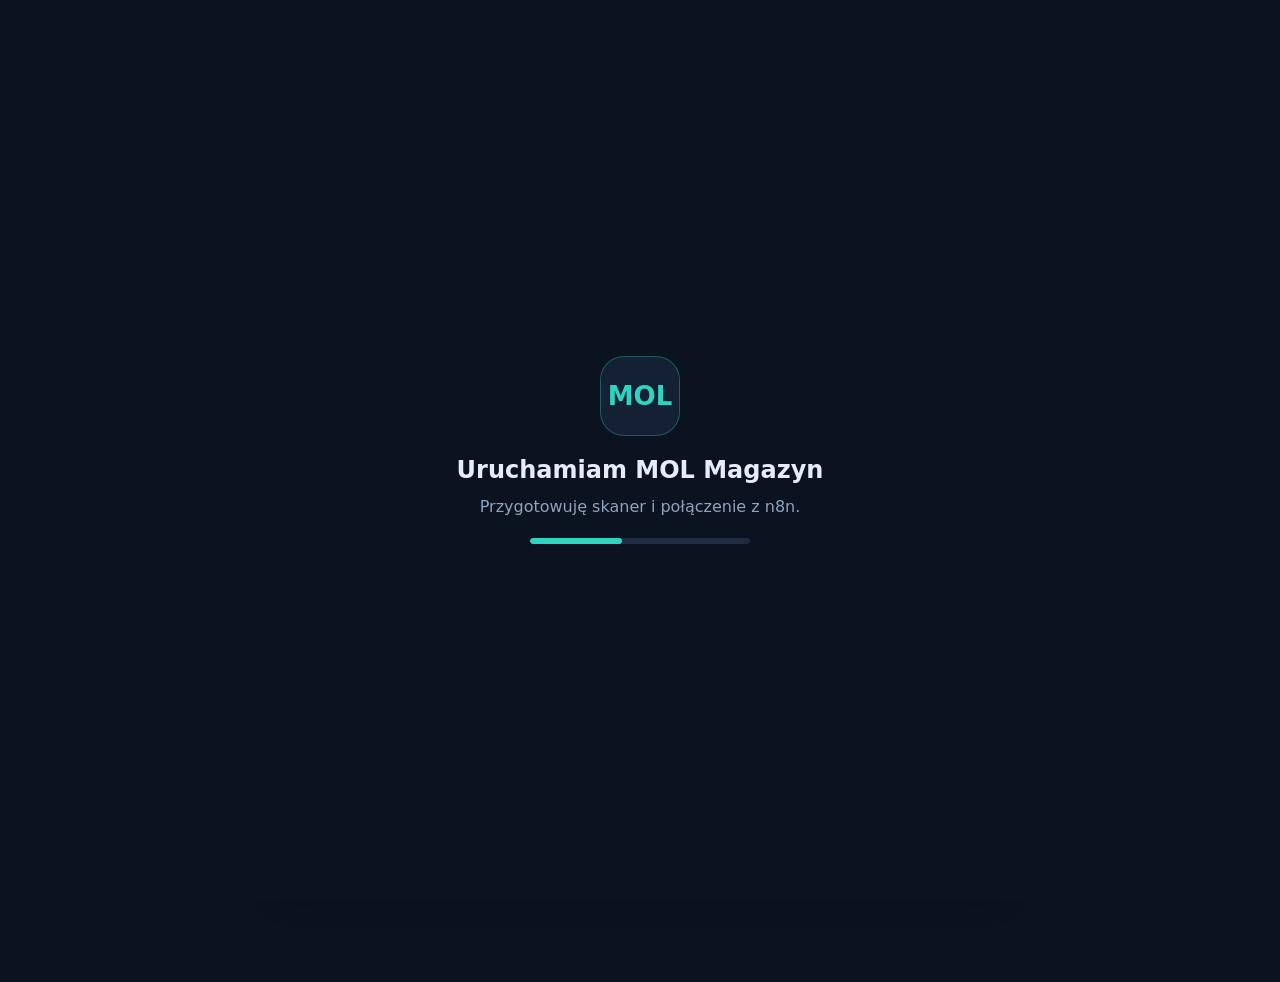
==== index.html @ 1a36c2cf "Add warehouse PWA interface" ====
<!doctype html>
<html lang="pl">
<head>
  <meta charset="utf-8">
  <meta name="viewport" content="width=device-width,initial-scale=1,viewport-fit=cover">
  <meta name="theme-color" content="#0b1220">
  <meta name="mobile-web-app-capable" content="yes">
  <meta name="apple-mobile-web-app-capable" content="yes">
  <meta name="apple-mobile-web-app-status-bar-style" content="black-translucent">
  <meta name="apple-mobile-web-app-title" content="MOL Magazyn">
  <meta name="robots" content="noindex,nofollow,noarchive">
  <title>MOL Magazyn</title>
  <link rel="manifest" href="./manifest.webmanifest">
  <link rel="icon" href="./icon-192.svg" type="image/svg+xml">
  <link rel="apple-touch-icon" href="./icon-192.svg">
  <link rel="stylesheet" href="./styles.css">
</head>
<body>
  <div id="offline" class="offline">Brak połączenia z serwerem.</div>

  <div id="loader" class="loader" role="status" aria-live="polite">
    <div class="loader-panel">
      <div class="loader-mark">MOL</div>
      <h2>Uruchamiam MOL Magazyn</h2>
      <p>Przygotowuję skaner i połączenie z n8n.</p>
      <div class="bar"><span></span></div>
    </div>
  </div>

  <main class="shell">
    <header class="topbar">
      <div class="brand">
        <h1>MOL Magazyn</h1>
        <p>Spisywanie terminów i partii</p>
      </div>
      <div id="connectionBadge" class="badge">Łączenie…</div>
    </header>

    <section id="eanCard" class="card">
      <div class="step-title"><span class="step-number">1</span><h2>Zeskanuj EAN</h2></div>
      <p class="hint">Skaner powinien zakończyć odczyt klawiszem Enter.</p>
      <input id="eanInput" class="scan-input" type="text" inputmode="numeric" autocomplete="off" enterkeyhint="done" placeholder="EAN">
      <div id="eanStatus" class="status info hidden"></div>
      <div id="productData" class="grid2 hidden" style="margin-top:10px">
        <div class="data-box"><small>SKU</small><strong id="skuValue">—</strong></div>
        <div class="data-box"><small>Marka</small><strong id="brandValue">—</strong></div>
        <div class="data-box" style="grid-column:1/-1"><small>Produkt</small><strong id="nameValue">—</strong></div>
      </div>
    </section>

    <section id="photoCard" class="card">
      <div class="step-title"><span class="step-number">2</span><h2>Zrób zdjęcie partii / terminu</h2></div>
      <p class="hint">Jedno zdjęcie. Powinien być widoczny termin, data produkcji lub kod partii.</p>
      <div class="photo-wrap">
        <label class="photo-label" for="photoInput">📷 Zrób zdjęcie
          <input id="photoInput" type="file" accept="image/*" capture="environment">
        </label>
        <div id="fileName" class="file-name"></div>
        <button id="analyzeBtn" class="secondary" type="button" disabled>Analizuj zdjęcie</button>
      </div>
      <div id="analysisStatus" class="status info hidden"></div>
      <div id="analysisData" class="grid2 hidden" style="margin-top:10px">
        <div class="data-box"><small>Partia</small><strong id="batchValue">—</strong></div>
        <div class="data-box"><small>Data produkcji</small><strong id="productionValue">—</strong></div>
        <div class="data-box"><small>Trwałość</small><strong id="shelfValue">—</strong></div>
        <div class="data-box"><small>Termin przydatności</small><strong id="expiryValue">—</strong></div>
        <div class="data-box" style="grid-column:1/-1"><small>Status</small><strong id="decodeStatusValue">—</strong></div>
      </div>
    </section>

    <section id="locationCard" class="card">
      <div class="step-title"><span class="step-number">3</span><h2>Zeskanuj lokalizację</h2></div>
      <input id="locationInput" class="scan-input" type="text" autocomplete="off" enterkeyhint="done" placeholder="np. 01-01-11">
      <div id="locationStatus" class="status info hidden"></div>
      <div id="locationData" class="grid2 hidden" style="margin-top:10px">
        <div class="data-box"><small>Lokalizacja</small><strong id="locationValue">—</strong></div>
        <div class="data-box"><small>Strefa</small><strong id="zoneValue">—</strong></div>
      </div>
    </section>

    <section id="qtyCard" class="card">
      <div class="step-title"><span class="step-number">4</span><h2>Podaj ilość</h2></div>
      <input id="qtyInput" class="qty-input" type="number" inputmode="decimal" min="0.01" step="0.01" placeholder="Ilość">
    </section>

    <section id="saveCard" class="card save-card">
      <p id="saveSummary" class="save-summary">Uzupełnij wszystkie kroki.</p>
      <button id="saveBtn" class="primary" type="button" disabled>Zapisz rekord</button>
      <div id="saveStatus" class="status info hidden"></div>
    </section>
  </main>

  <script src="./app.js" defer></script>
</body>
</html>
---- styles.css ----
*{box-sizing:border-box}
:root{font-family:system-ui,-apple-system,BlinkMacSystemFont,"Segoe UI",sans-serif;color:#e5eef8;background:#0b1220;line-height:1.4;font-weight:500}
html,body{margin:0;min-height:100%;background:#0b1220;color:#e5eef8}
body{min-height:100vh;padding:env(safe-area-inset-top) 0 env(safe-area-inset-bottom)}
button,input{font:inherit}
button{cursor:pointer}
.shell{width:min(760px,100%);margin:0 auto;padding:18px 14px 34px}
.topbar{display:flex;justify-content:space-between;align-items:center;gap:12px;margin-bottom:14px}
.brand h1{margin:0;font-size:24px;letter-spacing:-.02em}.brand p{margin:3px 0 0;color:#8ea3bd;font-size:13px}
.badge{padding:7px 10px;border:1px solid #26354c;border-radius:999px;color:#8ea3bd;font-size:12px;white-space:nowrap}
.card{background:#111b2b;border:1px solid #22324a;border-radius:18px;padding:16px;margin:12px 0;box-shadow:0 12px 28px #02061733}
.step-title{display:flex;align-items:center;gap:10px;margin-bottom:12px}.step-number{display:grid;place-items:center;width:30px;height:30px;border-radius:50%;background:#2dd4bf;color:#06221f;font-weight:900}.step-title h2{font-size:17px;margin:0}.hint{margin:0 0 10px;color:#8ea3bd;font-size:13px}
.scan-input,.qty-input{width:100%;border:1px solid #33455f;background:#09111d;color:#fff;border-radius:14px;padding:15px 14px;font-size:20px;outline:none}.scan-input:focus,.qty-input:focus{border-color:#2dd4bf;box-shadow:0 0 0 3px #2dd4bf22}.scan-input::placeholder,.qty-input::placeholder{color:#60728b}
.primary,.secondary,.danger{width:100%;border:0;border-radius:14px;padding:14px 16px;font-weight:800}.primary{background:#2dd4bf;color:#06221f}.secondary{background:#1d2b40;color:#dce8f6;border:1px solid #33455f}.danger{background:#3a1720;color:#fecdd3;border:1px solid #5c2632}.primary:disabled,.secondary:disabled{opacity:.45;cursor:not-allowed}
.grid2{display:grid;grid-template-columns:1fr 1fr;gap:10px}.data-box{background:#0b1422;border:1px solid #22324a;border-radius:12px;padding:11px}.data-box small{display:block;color:#7f93ad;margin-bottom:4px}.data-box strong{display:block;font-size:15px;word-break:break-word}
.status{margin-top:10px;padding:11px 12px;border-radius:12px;font-size:13px}.status.ok{background:#0f2b26;color:#99f6e4;border:1px solid #1f7668}.status.warn{background:#332816;color:#fde68a;border:1px solid #6d5624}.status.err{background:#3a1720;color:#fecdd3;border:1px solid #6c2738}.status.info{background:#142238;color:#bfdbfe;border:1px solid #27446d}
.photo-wrap{display:grid;gap:10px}.photo-label{display:flex;align-items:center;justify-content:center;min-height:58px;border:1px dashed #3d536f;border-radius:14px;background:#0b1422;font-weight:800;color:#d9e7f7}.photo-label input{display:none}.file-name{color:#8ea3bd;font-size:12px;text-align:center;min-height:18px}
.save-card{position:sticky;bottom:10px;background:#101c2cdd;backdrop-filter:blur(12px);border-color:#2a3d57}.save-summary{font-size:13px;color:#9fb1c8;margin:0 0 10px}.success-flash{animation:flash .65s ease}@keyframes flash{0%{box-shadow:0 0 0 0 #2dd4bf88}100%{box-shadow:0 0 0 18px transparent}}
.loader{position:fixed;inset:0;z-index:999;display:flex;align-items:center;justify-content:center;background:#0b1220;transition:opacity .25s ease,visibility .25s ease}.loader.hidden{opacity:0;visibility:hidden}.loader-panel{text-align:center;padding:28px}.loader-mark{width:80px;height:80px;margin:0 auto 18px;border-radius:24px;display:grid;place-items:center;background:#142033;border:1px solid #2dd4bf55;font-weight:900;font-size:26px;color:#2dd4bf}.loader h2{margin:0 0 8px}.loader p{margin:0;color:#8ea3bd}.bar{width:220px;height:6px;margin:20px auto 0;border-radius:999px;background:#1e2d42;overflow:hidden}.bar span{display:block;height:100%;width:42%;background:#2dd4bf;border-radius:999px;animation:move 1s ease-in-out infinite}@keyframes move{0%{transform:translateX(-120%)}100%{transform:translateX(340%)}}
.offline{display:none;position:fixed;left:12px;right:12px;top:12px;z-index:1000;padding:11px 12px;background:#3a1720;border:1px solid #6c2738;color:#fecdd3;border-radius:12px;text-align:center}.offline.show{display:block}
.muted{color:#7f93ad}.hidden{display:none!important}
@media(max-width:520px){.shell{padding:14px 10px 28px}.grid2{grid-template-columns:1fr}.card{padding:14px}.scan-input,.qty-input{font-size:18px}.topbar{align-items:flex-start}.brand h1{font-size:22px}}
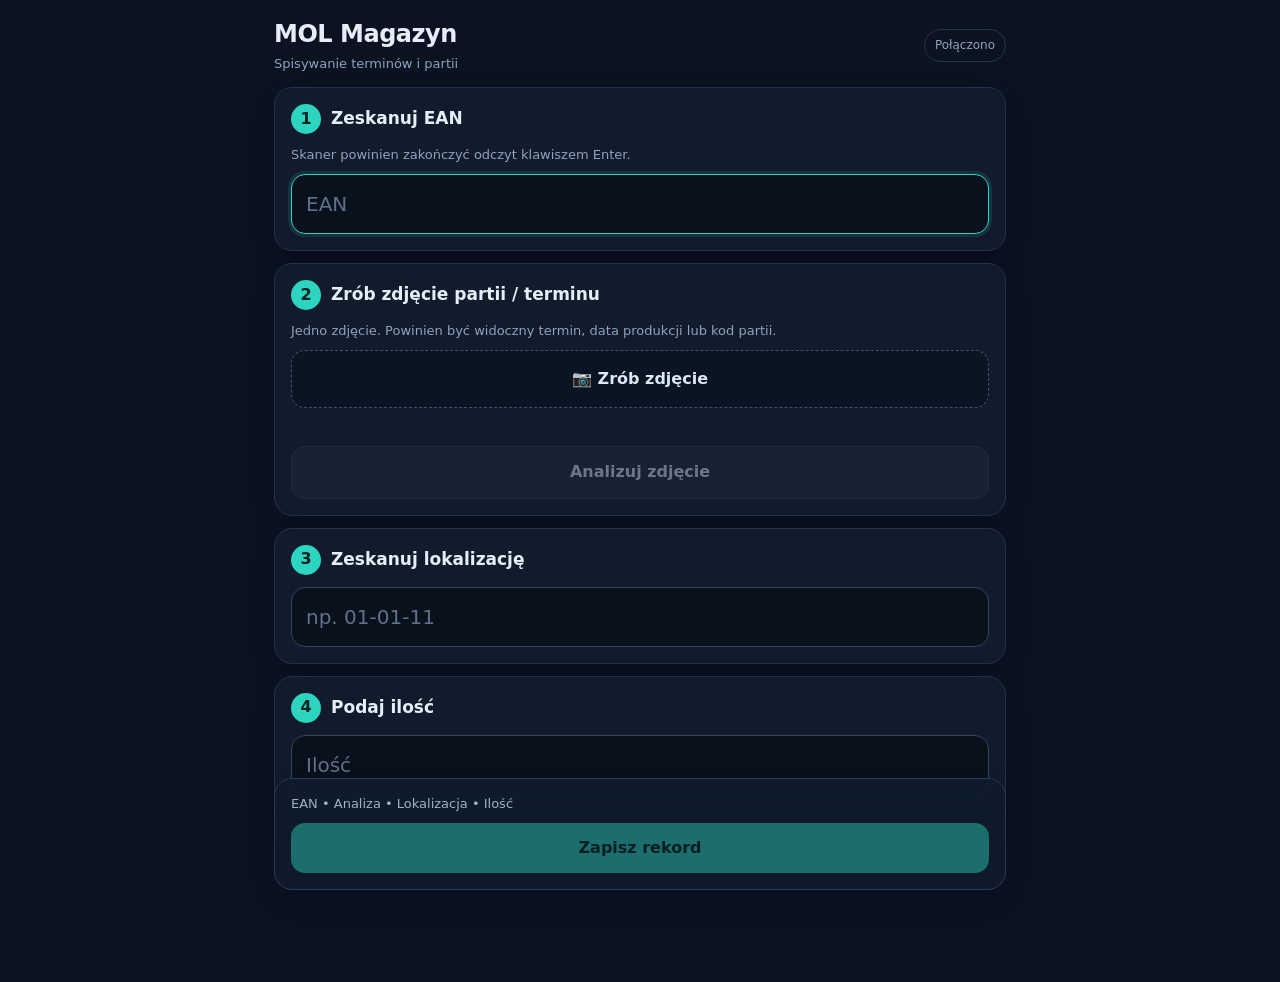
==== commit 6f5a49a8: "Use PNG app icons" ====
--- a/index.html
+++ b/index.html
@@ -11,8 +11,8 @@
   <meta name="robots" content="noindex,nofollow,noarchive">
   <title>MOL Magazyn</title>
   <link rel="manifest" href="./manifest.webmanifest">
-  <link rel="icon" href="./icon-192.svg" type="image/svg+xml">
-  <link rel="apple-touch-icon" href="./icon-192.svg">
+  <link rel="icon" href="./icon-192.png" type="image/png">
+  <link rel="apple-touch-icon" href="./icon-192.png">
   <link rel="stylesheet" href="./styles.css">
 </head>
 <body>
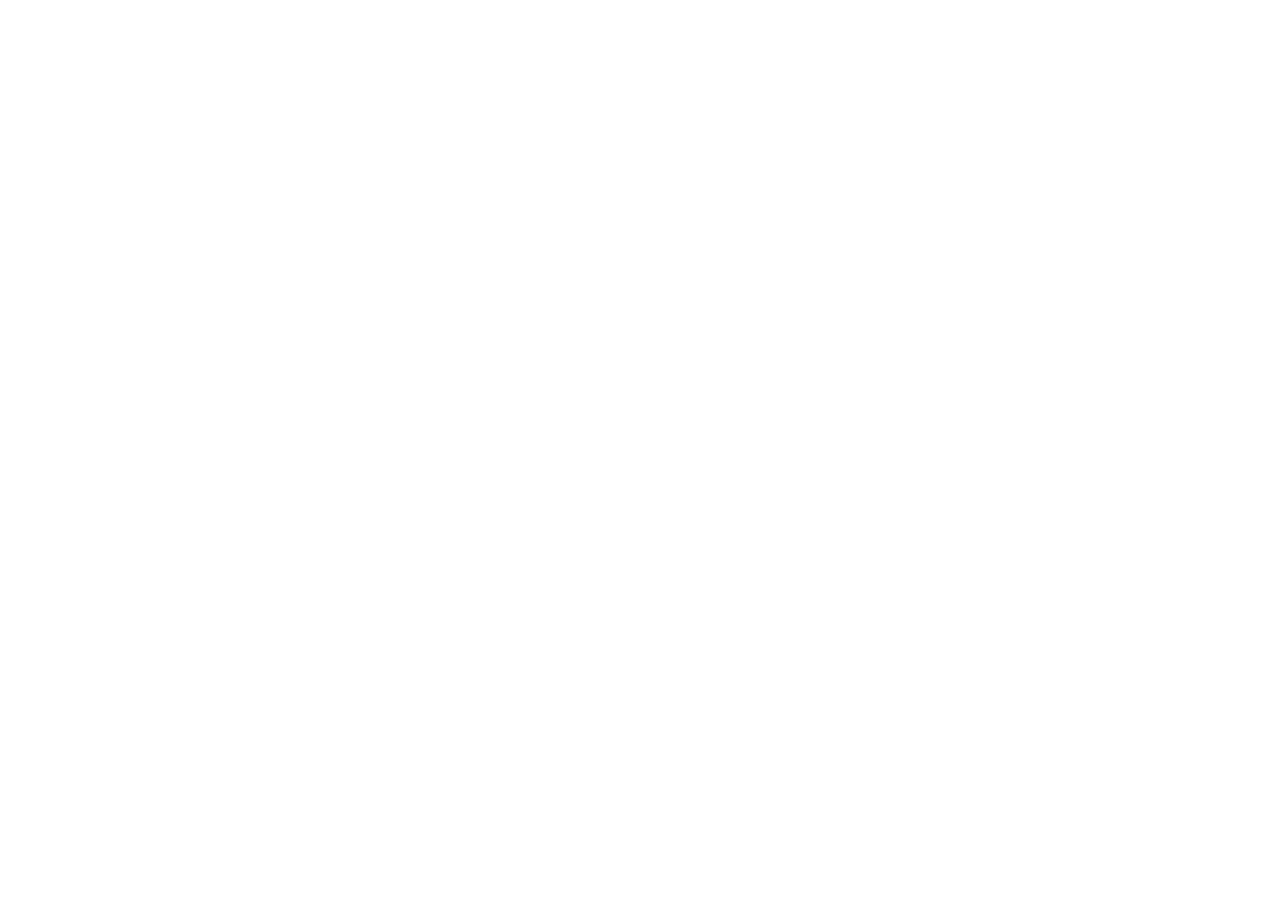
==== commit e1f5d3b9: "Rebuild warehouse PWA as step-by-step wizard" ====
--- a/index.html
+++ b/index.html
@@ -6,90 +6,4 @@
   <meta name="theme-color" content="#0b1220">
   <meta name="mobile-web-app-capable" content="yes">
   <meta name="apple-mobile-web-app-capable" content="yes">
-  <meta name="apple-mobile-web-app-status-bar-style" content="black-translucent">
-  <meta name="apple-mobile-web-app-title" content="MOL Magazyn">
-  <meta name="robots" content="noindex,nofollow,noarchive">
-  <title>MOL Magazyn</title>
-  <link rel="manifest" href="./manifest.webmanifest">
-  <link rel="icon" href="./icon-192.png" type="image/png">
-  <link rel="apple-touch-icon" href="./icon-192.png">
-  <link rel="stylesheet" href="./styles.css">
-</head>
-<body>
-  <div id="offline" class="offline">Brak połączenia z serwerem.</div>
-
-  <div id="loader" class="loader" role="status" aria-live="polite">
-    <div class="loader-panel">
-      <div class="loader-mark">MOL</div>
-      <h2>Uruchamiam MOL Magazyn</h2>
-      <p>Przygotowuję skaner i połączenie z n8n.</p>
-      <div class="bar"><span></span></div>
-    </div>
-  </div>
-
-  <main class="shell">
-    <header class="topbar">
-      <div class="brand">
-        <h1>MOL Magazyn</h1>
-        <p>Spisywanie terminów i partii</p>
-      </div>
-      <div id="connectionBadge" class="badge">Łączenie…</div>
-    </header>
-
-    <section id="eanCard" class="card">
-      <div class="step-title"><span class="step-number">1</span><h2>Zeskanuj EAN</h2></div>
-      <p class="hint">Skaner powinien zakończyć odczyt klawiszem Enter.</p>
-      <input id="eanInput" class="scan-input" type="text" inputmode="numeric" autocomplete="off" enterkeyhint="done" placeholder="EAN">
-      <div id="eanStatus" class="status info hidden"></div>
-      <div id="productData" class="grid2 hidden" style="margin-top:10px">
-        <div class="data-box"><small>SKU</small><strong id="skuValue">—</strong></div>
-        <div class="data-box"><small>Marka</small><strong id="brandValue">—</strong></div>
-        <div class="data-box" style="grid-column:1/-1"><small>Produkt</small><strong id="nameValue">—</strong></div>
-      </div>
-    </section>
-
-    <section id="photoCard" class="card">
-      <div class="step-title"><span class="step-number">2</span><h2>Zrób zdjęcie partii / terminu</h2></div>
-      <p class="hint">Jedno zdjęcie. Powinien być widoczny termin, data produkcji lub kod partii.</p>
-      <div class="photo-wrap">
-        <label class="photo-label" for="photoInput">📷 Zrób zdjęcie
-          <input id="photoInput" type="file" accept="image/*" capture="environment">
-        </label>
-        <div id="fileName" class="file-name"></div>
-        <button id="analyzeBtn" class="secondary" type="button" disabled>Analizuj zdjęcie</button>
-      </div>
-      <div id="analysisStatus" class="status info hidden"></div>
-      <div id="analysisData" class="grid2 hidden" style="margin-top:10px">
-        <div class="data-box"><small>Partia</small><strong id="batchValue">—</strong></div>
-        <div class="data-box"><small>Data produkcji</small><strong id="productionValue">—</strong></div>
-        <div class="data-box"><small>Trwałość</small><strong id="shelfValue">—</strong></div>
-        <div class="data-box"><small>Termin przydatności</small><strong id="expiryValue">—</strong></div>
-        <div class="data-box" style="grid-column:1/-1"><small>Status</small><strong id="decodeStatusValue">—</strong></div>
-      </div>
-    </section>
-
-    <section id="locationCard" class="card">
-      <div class="step-title"><span class="step-number">3</span><h2>Zeskanuj lokalizację</h2></div>
-      <input id="locationInput" class="scan-input" type="text" autocomplete="off" enterkeyhint="done" placeholder="np. 01-01-11">
-      <div id="locationStatus" class="status info hidden"></div>
-      <div id="locationData" class="grid2 hidden" style="margin-top:10px">
-        <div class="data-box"><small>Lokalizacja</small><strong id="locationValue">—</strong></div>
-        <div class="data-box"><small>Strefa</small><strong id="zoneValue">—</strong></div>
-      </div>
-    </section>
-
-    <section id="qtyCard" class="card">
-      <div class="step-title"><span class="step-number">4</span><h2>Podaj ilość</h2></div>
-      <input id="qtyInput" class="qty-input" type="number" inputmode="decimal" min="0.01" step="0.01" placeholder="Ilość">
-    </section>
-
-    <section id="saveCard" class="card save-card">
-      <p id="saveSummary" class="save-summary">Uzupełnij wszystkie kroki.</p>
-      <button id="saveBtn" class="primary" type="button" disabled>Zapisz rekord</button>
-      <div id="saveStatus" class="status info hidden"></div>
-    </section>
-  </main>
-
-  <script src="./app.js" defer></script>
-</body>
-</html>
+  <meta name="apple-mobile-web-app-status-bar-style" content
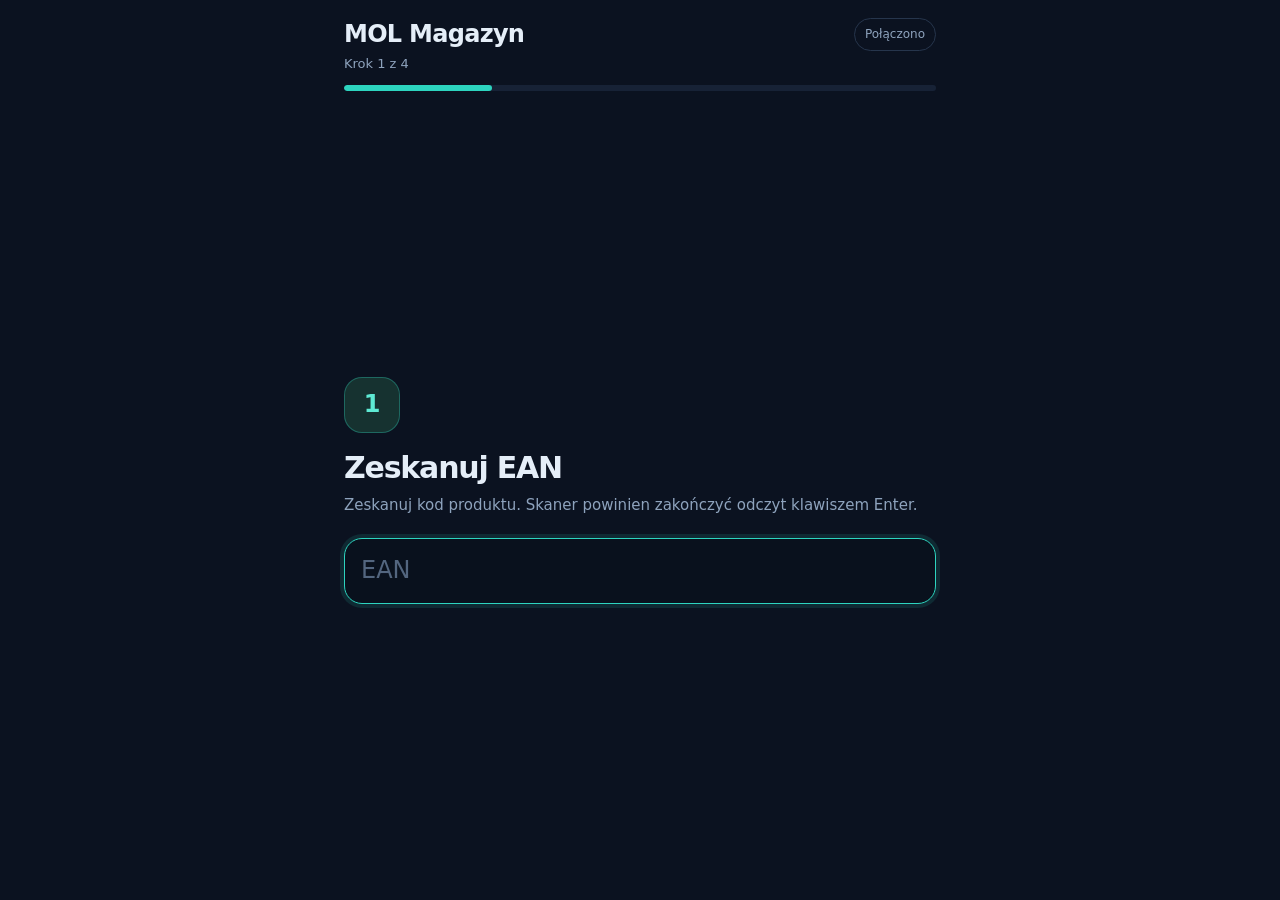
==== commit 870f4b0e: "Restore full wizard index" ====
--- a/index.html
+++ b/index.html
@@ -6,4 +6,104 @@
   <meta name="theme-color" content="#0b1220">
   <meta name="mobile-web-app-capable" content="yes">
   <meta name="apple-mobile-web-app-capable" content="yes">
-  <meta name="apple-mobile-web-app-status-bar-style" content+  <meta name="apple-mobile-web-app-status-bar-style" content="black-translucent">
+  <meta name="apple-mobile-web-app-title" content="MOL Magazyn">
+  <meta name="robots" content="noindex,nofollow,noarchive">
+  <title>MOL Magazyn</title>
+  <link rel="manifest" href="./manifest.webmanifest">
+  <link rel="icon" href="./icon-192.png" type="image/png">
+  <link rel="apple-touch-icon" href="./icon-192.png">
+  <link rel="stylesheet" href="./styles.css">
+</head>
+<body>
+  <div id="offline" class="offline">Brak połączenia z serwerem.</div>
+
+  <div id="loader" class="loader" role="status" aria-live="polite">
+    <div class="loader-panel">
+      <div class="loader-mark">MOL</div>
+      <h2>Uruchamiam MOL Magazyn</h2>
+      <p>Przygotowuję skaner i połączenie z n8n.</p>
+      <div class="bar"><span></span></div>
+    </div>
+  </div>
+
+  <div id="processing" class="processing hidden" role="status" aria-live="polite">
+    <div class="processing-box">
+      <div class="spinner"></div>
+      <h2 id="processingTitle">Przetwarzam</h2>
+      <p id="processingMsg">Proszę czekać…</p>
+      <p id="processingTime" class="processing-time">0 s</p>
+      <p id="processingWarn" class="processing-warn hidden">Operacja trwa dłużej niż zwykle, ale nadal jest przetwarzana.</p>
+    </div>
+  </div>
+
+  <main class="app-shell">
+    <header class="app-header">
+      <div><h1>MOL Magazyn</h1><p id="stepLabel">Krok 1 z 4</p></div>
+      <div id="connectionBadge" class="badge">Łączenie…</div>
+    </header>
+    <div class="progress"><span id="progressBar"></span></div>
+
+    <section id="screenEan" class="screen active" data-step="1">
+      <div class="screen-icon">1</div>
+      <h2>Zeskanuj EAN</h2>
+      <p class="lead">Zeskanuj kod produktu. Skaner powinien zakończyć odczyt klawiszem Enter.</p>
+      <input id="eanInput" class="hero-input" type="text" inputmode="numeric" autocomplete="off" enterkeyhint="done" placeholder="EAN" autofocus>
+      <div id="eanStatus" class="status hidden"></div>
+      <div id="productPreview" class="result-card hidden">
+        <div><small>SKU</small><strong id="skuValue">—</strong></div>
+        <div><small>Marka</small><strong id="brandValue">—</strong></div>
+        <div class="wide"><small>Produkt</small><strong id="nameValue">—</strong></div>
+      </div>
+    </section>
+
+    <section id="screenPhoto" class="screen" data-step="2">
+      <div class="screen-icon">2</div>
+      <h2>Zrób zdjęcie</h2>
+      <p class="lead">Na jednym zdjęciu pokaż termin, datę produkcji lub kod partii.</p>
+      <label class="camera-button" for="photoInput">📷 Zrób zdjęcie<input id="photoInput" type="file" accept="image/*" capture="environment"></label>
+      <p id="fileName" class="file-name"></p>
+      <div id="analysisStatus" class="status hidden"></div>
+      <div id="analysisPreview" class="result-card hidden">
+        <div><small>Partia</small><strong id="batchValue">—</strong></div>
+        <div><small>Data produkcji</small><strong id="productionValue">—</strong></div>
+        <div><small>Trwałość</small><strong id="shelfValue">—</strong></div>
+        <div><small>Termin</small><strong id="expiryValue">—</strong></div>
+        <div class="wide"><small>Status</small><strong id="decodeStatusValue">—</strong></div>
+      </div>
+      <button id="retryPhotoBtn" class="secondary hidden" type="button">Zrób nowe zdjęcie</button>
+    </section>
+
+    <section id="screenLocation" class="screen" data-step="3">
+      <div class="screen-icon">3</div>
+      <h2>Zeskanuj lokalizację</h2>
+      <p class="lead">Zeskanuj kod lokalizacji i zatwierdź Enterem.</p>
+      <input id="locationInput" class="hero-input" type="text" autocomplete="off" enterkeyhint="done" placeholder="np. 01-01-11">
+      <div id="locationStatus" class="status hidden"></div>
+      <div id="locationPreview" class="result-card hidden">
+        <div><small>Lokalizacja</small><strong id="locationValue">—</strong></div>
+        <div><small>Strefa</small><strong id="zoneValue">—</strong></div>
+      </div>
+    </section>
+
+    <section id="screenQuantity" class="screen" data-step="4">
+      <div class="screen-icon">4</div>
+      <h2>Podaj ilość</h2>
+      <p class="lead">Wpisz fizycznie policzoną ilość produktu.</p>
+      <input id="qtyInput" class="hero-input" type="number" inputmode="decimal" min="0.01" step="0.01" enterkeyhint="done" placeholder="Ilość">
+      <div id="qtyStatus" class="status hidden"></div>
+      <div id="reviewCard" class="review-card"><h3>Dane do zapisu</h3><div id="reviewRows"></div></div>
+      <button id="saveBtn" class="primary" type="button" disabled>Zapisz do pliku</button>
+    </section>
+
+    <section id="screenDone" class="screen done-screen" data-step="5">
+      <div class="success-icon">✓</div>
+      <h2>Zapis zakończony</h2>
+      <p class="lead success-text">Komplet danych został wyeksportowany do pliku.</p>
+      <div id="finalData" class="final-data"></div>
+      <button id="nextProductBtn" class="primary" type="button">Kolejny produkt</button>
+    </section>
+  </main>
+  <script src="./app.js" defer></script>
+</body>
+</html>
--- a/styles.css
+++ b/styles.css
@@ -0,0 +1,18 @@
+*{box-sizing:border-box}
+:root{font-family:system-ui,-apple-system,BlinkMacSystemFont,"Segoe UI",sans-serif;color:#e5eef8;background:#0b1220;line-height:1.4;font-weight:500}
+html,body{margin:0;width:100%;min-height:100%;background:#0b1220;color:#e5eef8}
+body{min-height:100vh;padding:env(safe-area-inset-top) 0 env(safe-area-inset-bottom);overflow-x:hidden}
+button,input{font:inherit}button{cursor:pointer}.hidden{display:none!important}
+.app-shell{width:min(620px,100%);min-height:100vh;margin:0 auto;padding:18px 14px 28px;display:flex;flex-direction:column}
+.app-header{display:flex;justify-content:space-between;align-items:flex-start;gap:14px;margin-bottom:12px}.app-header h1{margin:0;font-size:24px;letter-spacing:-.03em}.app-header p{margin:3px 0 0;color:#8ea3bd;font-size:13px}.badge{padding:7px 10px;border:1px solid #26354c;border-radius:999px;color:#8ea3bd;font-size:12px;white-space:nowrap}
+.progress{height:6px;background:#172236;border-radius:999px;overflow:hidden;margin-bottom:18px}.progress span{display:block;height:100%;width:25%;background:#2dd4bf;border-radius:999px;transition:width .28s ease}
+.screen{display:none;flex:1;flex-direction:column;justify-content:center;animation:screenIn .25s ease}.screen.active{display:flex}.screen-icon{width:56px;height:56px;border-radius:18px;display:grid;place-items:center;background:#163230;border:1px solid #2dd4bf55;color:#5eead4;font-size:24px;font-weight:900;margin-bottom:18px}.screen h2{margin:0;font-size:30px;line-height:1.1;letter-spacing:-.04em}.lead{margin:10px 0 22px;color:#8ea3bd;font-size:15px;line-height:1.5}
+.hero-input{width:100%;min-height:66px;border:1px solid #33455f;background:#09111d;color:#fff;border-radius:18px;padding:15px 16px;font-size:24px;font-weight:750;outline:none}.hero-input:focus{border-color:#2dd4bf;box-shadow:0 0 0 4px #2dd4bf1f}.hero-input::placeholder{color:#53667f;font-weight:500}
+.primary,.secondary,.camera-button{width:100%;border-radius:16px;padding:16px 18px;font-weight:850;font-size:16px;text-align:center}.primary{border:0;background:#2dd4bf;color:#06221f}.primary:disabled{opacity:.42;cursor:not-allowed}.secondary{border:1px solid #33455f;background:#172438;color:#dce8f6;margin-top:12px}.camera-button{display:flex;align-items:center;justify-content:center;min-height:72px;background:#172438;border:1px dashed #3d536f;color:#fff}.camera-button input{display:none}.file-name{text-align:center;color:#8ea3bd;min-height:20px;font-size:13px;margin:10px 0}
+.status{margin-top:14px;padding:13px 14px;border-radius:14px;font-size:14px}.status.ok{background:#0f2b26;color:#99f6e4;border:1px solid #1f7668}.status.warn{background:#332816;color:#fde68a;border:1px solid #6d5624}.status.err{background:#3a1720;color:#fecdd3;border:1px solid #6c2738}.status.info{background:#142238;color:#bfdbfe;border:1px solid #27446d}
+.result-card,.review-card,.final-data{display:grid;grid-template-columns:1fr 1fr;gap:10px;background:#101a29;border:1px solid #22324a;border-radius:18px;padding:14px;margin-top:14px}.result-card>div,.final-data>div{background:#0b1422;border:1px solid #22324a;border-radius:12px;padding:11px}.result-card .wide,.final-data .wide{grid-column:1/-1}.result-card small,.final-data small{display:block;color:#7f93ad;margin-bottom:4px}.result-card strong,.final-data strong{display:block;word-break:break-word}.review-card{display:block}.review-card h3{margin:0 0 10px;font-size:15px}.review-row{display:flex;justify-content:space-between;gap:14px;padding:9px 0;border-bottom:1px solid #22324a;font-size:13px}.review-row:last-child{border-bottom:0}.review-row span{color:#7f93ad}.review-row b{text-align:right;word-break:break-word}
+.done-screen{text-align:center;align-items:center}.success-icon{width:92px;height:92px;border-radius:50%;display:grid;place-items:center;background:#12362e;border:2px solid #2dd4bf;color:#5eead4;font-size:52px;font-weight:900;margin-bottom:20px}.success-text{color:#99f6e4}.done-screen .final-data{width:100%;text-align:left;margin-bottom:18px}.done-screen .primary{max-width:360px}
+.loader,.processing{position:fixed;inset:0;z-index:9999;display:flex;align-items:center;justify-content:center;background:#0b1220;transition:opacity .22s ease,visibility .22s ease}.loader.hidden,.processing.hidden{opacity:0;visibility:hidden;pointer-events:none}.loader-panel,.processing-box{text-align:center;padding:30px 22px;width:min(420px,94vw)}.loader-mark{width:84px;height:84px;margin:0 auto 18px;border-radius:24px;display:grid;place-items:center;background:#142033;border:1px solid #2dd4bf55;font-weight:900;font-size:28px;color:#2dd4bf}.loader h2,.processing h2{margin:0 0 8px}.loader p,.processing p{margin:0;color:#8ea3bd}.bar{width:230px;height:6px;margin:20px auto 0;border-radius:999px;background:#1e2d42;overflow:hidden}.bar span{display:block;height:100%;width:42%;background:#2dd4bf;border-radius:999px;animation:move 1s ease-in-out infinite}.spinner{width:58px;height:58px;margin:0 auto 22px;border-radius:50%;border:5px solid #24344a;border-top-color:#2dd4bf;animation:spin .8s linear infinite}.processing-time{margin-top:14px!important;font-size:20px!important;font-weight:800;color:#fff!important}.processing-warn{margin-top:16px!important;padding:12px;border-radius:12px;background:#332816;color:#fde68a!important}
+.offline{display:none;position:fixed;left:12px;right:12px;top:12px;z-index:11000;padding:11px 12px;background:#3a1720;border:1px solid #6c2738;color:#fecdd3;border-radius:12px;text-align:center}.offline.show{display:block}
+@keyframes screenIn{from{opacity:0;transform:translateX(14px)}to{opacity:1;transform:none}}@keyframes move{0%{transform:translateX(-120%)}100%{transform:translateX(340%)}}@keyframes spin{to{transform:rotate(360deg)}}
+@media(max-width:520px){.app-shell{padding:14px 12px 22px}.app-header h1{font-size:22px}.screen h2{font-size:28px}.hero-input{font-size:22px}.result-card,.final-data{grid-template-columns:1fr}.result-card .wide,.final-data .wide{grid-column:auto}}
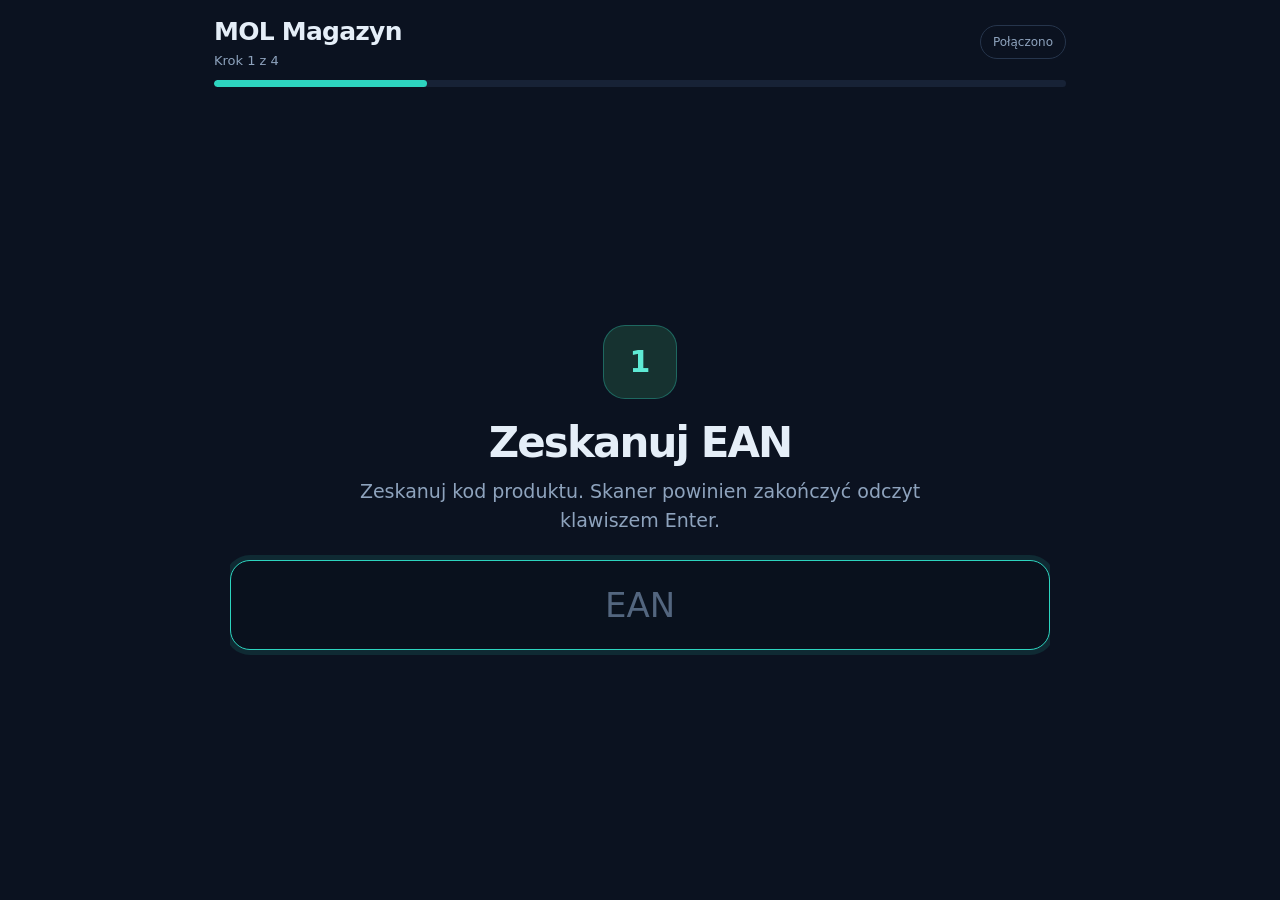
==== commit 1ac7ae2b: "Dodaj reczne wprowadzanie daty przydatnosci" ====
--- a/index.html
+++ b/index.html
@@ -60,9 +60,17 @@
     <section id="screenPhoto" class="screen" data-step="2">
       <div class="screen-icon">2</div>
       <h2>Zrób zdjęcie</h2>
-      <p class="lead">Na jednym zdjęciu pokaż termin, datę produkcji lub kod partii.</p>
+      <p class="lead">Na jednym zdjęciu pokaż termin, datę produkcji lub kod partii albo wpisz znaną datę przydatności ręcznie.</p>
       <label class="camera-button" for="photoInput">📷 Zrób zdjęcie<input id="photoInput" type="file" accept="image/*" capture="environment"></label>
       <p id="fileName" class="file-name"></p>
+
+      <div class="manual-expiry">
+        <div class="manual-expiry-divider"><span>lub</span></div>
+        <label class="manual-expiry-label" for="manualExpiryInput">Wpisz datę przydatności ręcznie</label>
+        <input id="manualExpiryInput" class="hero-input manual-expiry-input" type="date" autocomplete="off">
+        <button id="manualExpiryBtn" class="secondary" type="button" disabled>Użyj tej daty</button>
+      </div>
+
       <div id="analysisStatus" class="status hidden"></div>
       <div id="analysisPreview" class="result-card hidden">
         <div><small>Partia</small><strong id="batchValue">—</strong></div>
--- a/styles.css
+++ b/styles.css
@@ -1,18 +1,39 @@
 *{box-sizing:border-box}
 :root{font-family:system-ui,-apple-system,BlinkMacSystemFont,"Segoe UI",sans-serif;color:#e5eef8;background:#0b1220;line-height:1.4;font-weight:500}
 html,body{margin:0;width:100%;min-height:100%;background:#0b1220;color:#e5eef8}
-body{min-height:100vh;padding:env(safe-area-inset-top) 0 env(safe-area-inset-bottom);overflow-x:hidden}
+body{min-height:100dvh;overflow-x:hidden}
 button,input{font:inherit}button{cursor:pointer}.hidden{display:none!important}
-.app-shell{width:min(620px,100%);min-height:100vh;margin:0 auto;padding:18px 14px 28px;display:flex;flex-direction:column}
-.app-header{display:flex;justify-content:space-between;align-items:flex-start;gap:14px;margin-bottom:12px}.app-header h1{margin:0;font-size:24px;letter-spacing:-.03em}.app-header p{margin:3px 0 0;color:#8ea3bd;font-size:13px}.badge{padding:7px 10px;border:1px solid #26354c;border-radius:999px;color:#8ea3bd;font-size:12px;white-space:nowrap}
-.progress{height:6px;background:#172236;border-radius:999px;overflow:hidden;margin-bottom:18px}.progress span{display:block;height:100%;width:25%;background:#2dd4bf;border-radius:999px;transition:width .28s ease}
-.screen{display:none;flex:1;flex-direction:column;justify-content:center;animation:screenIn .25s ease}.screen.active{display:flex}.screen-icon{width:56px;height:56px;border-radius:18px;display:grid;place-items:center;background:#163230;border:1px solid #2dd4bf55;color:#5eead4;font-size:24px;font-weight:900;margin-bottom:18px}.screen h2{margin:0;font-size:30px;line-height:1.1;letter-spacing:-.04em}.lead{margin:10px 0 22px;color:#8ea3bd;font-size:15px;line-height:1.5}
-.hero-input{width:100%;min-height:66px;border:1px solid #33455f;background:#09111d;color:#fff;border-radius:18px;padding:15px 16px;font-size:24px;font-weight:750;outline:none}.hero-input:focus{border-color:#2dd4bf;box-shadow:0 0 0 4px #2dd4bf1f}.hero-input::placeholder{color:#53667f;font-weight:500}
-.primary,.secondary,.camera-button{width:100%;border-radius:16px;padding:16px 18px;font-weight:850;font-size:16px;text-align:center}.primary{border:0;background:#2dd4bf;color:#06221f}.primary:disabled{opacity:.42;cursor:not-allowed}.secondary{border:1px solid #33455f;background:#172438;color:#dce8f6;margin-top:12px}.camera-button{display:flex;align-items:center;justify-content:center;min-height:72px;background:#172438;border:1px dashed #3d536f;color:#fff}.camera-button input{display:none}.file-name{text-align:center;color:#8ea3bd;min-height:20px;font-size:13px;margin:10px 0}
-.status{margin-top:14px;padding:13px 14px;border-radius:14px;font-size:14px}.status.ok{background:#0f2b26;color:#99f6e4;border:1px solid #1f7668}.status.warn{background:#332816;color:#fde68a;border:1px solid #6d5624}.status.err{background:#3a1720;color:#fecdd3;border:1px solid #6c2738}.status.info{background:#142238;color:#bfdbfe;border:1px solid #27446d}
-.result-card,.review-card,.final-data{display:grid;grid-template-columns:1fr 1fr;gap:10px;background:#101a29;border:1px solid #22324a;border-radius:18px;padding:14px;margin-top:14px}.result-card>div,.final-data>div{background:#0b1422;border:1px solid #22324a;border-radius:12px;padding:11px}.result-card .wide,.final-data .wide{grid-column:1/-1}.result-card small,.final-data small{display:block;color:#7f93ad;margin-bottom:4px}.result-card strong,.final-data strong{display:block;word-break:break-word}.review-card{display:block}.review-card h3{margin:0 0 10px;font-size:15px}.review-row{display:flex;justify-content:space-between;gap:14px;padding:9px 0;border-bottom:1px solid #22324a;font-size:13px}.review-row:last-child{border-bottom:0}.review-row span{color:#7f93ad}.review-row b{text-align:right;word-break:break-word}
-.done-screen{text-align:center;align-items:center}.success-icon{width:92px;height:92px;border-radius:50%;display:grid;place-items:center;background:#12362e;border:2px solid #2dd4bf;color:#5eead4;font-size:52px;font-weight:900;margin-bottom:20px}.success-text{color:#99f6e4}.done-screen .final-data{width:100%;text-align:left;margin-bottom:18px}.done-screen .primary{max-width:360px}
-.loader,.processing{position:fixed;inset:0;z-index:9999;display:flex;align-items:center;justify-content:center;background:#0b1220;transition:opacity .22s ease,visibility .22s ease}.loader.hidden,.processing.hidden{opacity:0;visibility:hidden;pointer-events:none}.loader-panel,.processing-box{text-align:center;padding:30px 22px;width:min(420px,94vw)}.loader-mark{width:84px;height:84px;margin:0 auto 18px;border-radius:24px;display:grid;place-items:center;background:#142033;border:1px solid #2dd4bf55;font-weight:900;font-size:28px;color:#2dd4bf}.loader h2,.processing h2{margin:0 0 8px}.loader p,.processing p{margin:0;color:#8ea3bd}.bar{width:230px;height:6px;margin:20px auto 0;border-radius:999px;background:#1e2d42;overflow:hidden}.bar span{display:block;height:100%;width:42%;background:#2dd4bf;border-radius:999px;animation:move 1s ease-in-out infinite}.spinner{width:58px;height:58px;margin:0 auto 22px;border-radius:50%;border:5px solid #24344a;border-top-color:#2dd4bf;animation:spin .8s linear infinite}.processing-time{margin-top:14px!important;font-size:20px!important;font-weight:800;color:#fff!important}.processing-warn{margin-top:16px!important;padding:12px;border-radius:12px;background:#332816;color:#fde68a!important}
-.offline{display:none;position:fixed;left:12px;right:12px;top:12px;z-index:11000;padding:11px 12px;background:#3a1720;border:1px solid #6c2738;color:#fecdd3;border-radius:12px;text-align:center}.offline.show{display:block}
+
+.app-shell{width:min(900px,100%);min-height:100dvh;margin:0 auto;padding:max(14px,env(safe-area-inset-top)) max(14px,env(safe-area-inset-right)) max(20px,env(safe-area-inset-bottom)) max(14px,env(safe-area-inset-left));display:flex;flex-direction:column}
+.app-header{display:flex;justify-content:space-between;align-items:center;gap:14px;margin-bottom:10px;flex:0 0 auto}.app-header h1{margin:0;font-size:25px;letter-spacing:-.03em}.app-header p{margin:3px 0 0;color:#8ea3bd;font-size:13px}.badge{padding:8px 12px;border:1px solid #26354c;border-radius:999px;color:#8ea3bd;font-size:12px;white-space:nowrap}
+.progress{height:7px;background:#172236;border-radius:999px;overflow:hidden;margin-bottom:8px;flex:0 0 auto}.progress span{display:block;height:100%;width:25%;background:#2dd4bf;border-radius:999px;transition:width .28s ease}
+
+.screen{display:none;flex:1;min-height:0;width:100%;max-width:780px;margin:0 auto;flex-direction:column;align-items:center;justify-content:center;text-align:center;padding:clamp(14px,3vh,34px) 0;animation:screenIn .25s ease;overflow-y:auto}.screen.active{display:flex}
+.screen-icon{width:74px;height:74px;border-radius:22px;display:grid;place-items:center;background:#163230;border:1px solid #2dd4bf55;color:#5eead4;font-size:30px;font-weight:900;margin:0 auto 22px;flex:0 0 auto}.screen h2{margin:0;font-size:clamp(32px,7vw,42px);line-height:1.06;letter-spacing:-.045em}.lead{width:min(100%,620px);margin:12px auto 26px;color:#8ea3bd;font-size:clamp(16px,3.8vw,19px);line-height:1.5}
+
+.hero-input{width:100%;min-height:82px;border:1px solid #33455f;background:#09111d;color:#fff;border-radius:20px;padding:17px 18px;font-size:clamp(27px,7vw,34px);font-weight:800;outline:none;text-align:center}.hero-input:focus{border-color:#2dd4bf;box-shadow:0 0 0 5px #2dd4bf1f}.hero-input::placeholder{color:#53667f;font-weight:500}
+.primary,.secondary,.camera-button{width:100%;border-radius:18px;padding:18px 20px;font-weight:850;font-size:clamp(17px,4vw,20px);text-align:center}.primary{min-height:68px;border:0;background:#2dd4bf;color:#06221f}.primary:disabled{opacity:.42;cursor:not-allowed}.secondary{min-height:62px;border:1px solid #33455f;background:#172438;color:#dce8f6;margin-top:14px}.camera-button{display:flex;align-items:center;justify-content:center;min-height:94px;background:#172438;border:1px dashed #3d536f;color:#fff}.camera-button input{display:none}.file-name{width:100%;text-align:center;color:#8ea3bd;min-height:22px;font-size:14px;margin:12px 0}
+
+.status{width:100%;margin-top:16px;padding:15px 16px;border-radius:15px;font-size:15px;text-align:center}.status.ok{background:#0f2b26;color:#99f6e4;border:1px solid #1f7668}.status.warn{background:#332816;color:#fde68a;border:1px solid #6d5624}.status.err{background:#3a1720;color:#fecdd3;border:1px solid #6c2738}.status.info{background:#142238;color:#bfdbfe;border:1px solid #27446d}
+
+.result-card,.review-card,.final-data{width:100%;display:grid;grid-template-columns:1fr 1fr;gap:12px;background:#101a29;border:1px solid #22324a;border-radius:20px;padding:16px;margin-top:16px;text-align:left}.result-card>div,.final-data>div{background:#0b1422;border:1px solid #22324a;border-radius:14px;padding:13px}.result-card .wide,.final-data .wide{grid-column:1/-1}.result-card small,.final-data small{display:block;color:#7f93ad;margin-bottom:5px;font-size:13px}.result-card strong,.final-data strong{display:block;word-break:break-word;font-size:16px}.review-card{display:block}.review-card h3{margin:0 0 12px;font-size:17px}.review-row{display:flex;justify-content:space-between;gap:16px;padding:11px 0;border-bottom:1px solid #22324a;font-size:14px}.review-row:last-child{border-bottom:0}.review-row span{color:#7f93ad}.review-row b{text-align:right;word-break:break-word}
+
+.done-screen{text-align:center;align-items:center}.success-icon{width:108px;height:108px;border-radius:50%;display:grid;place-items:center;background:#12362e;border:2px solid #2dd4bf;color:#5eead4;font-size:62px;font-weight:900;margin:0 auto 22px;flex:0 0 auto}.success-text{color:#99f6e4}.done-screen .final-data{width:100%;text-align:left;margin-bottom:20px}.done-screen .primary{width:100%;max-width:520px}
+
+.loader,.processing{position:fixed;inset:0;z-index:9999;display:flex;align-items:center;justify-content:center;background:#0b1220;transition:opacity .22s ease,visibility .22s ease}.loader.hidden,.processing.hidden{opacity:0;visibility:hidden;pointer-events:none}.loader-panel,.processing-box{text-align:center;padding:34px 24px;width:min(520px,94vw)}.loader-mark{width:98px;height:98px;margin:0 auto 22px;border-radius:28px;display:grid;place-items:center;background:#142033;border:1px solid #2dd4bf55;font-weight:900;font-size:32px;color:#2dd4bf}.loader h2,.processing h2{margin:0 0 10px;font-size:30px}.loader p,.processing p{margin:0;color:#8ea3bd;font-size:16px}.bar{width:min(300px,76vw);height:7px;margin:24px auto 0;border-radius:999px;background:#1e2d42;overflow:hidden}.bar span{display:block;height:100%;width:42%;background:#2dd4bf;border-radius:999px;animation:move 1s ease-in-out infinite}.spinner{width:70px;height:70px;margin:0 auto 24px;border-radius:50%;border:6px solid #24344a;border-top-color:#2dd4bf;animation:spin .8s linear infinite}.processing-time{margin-top:16px!important;font-size:24px!important;font-weight:800;color:#fff!important}.processing-warn{margin-top:18px!important;padding:14px;border-radius:14px;background:#332816;color:#fde68a!important}
+.offline{display:none;position:fixed;left:12px;right:12px;top:max(12px,env(safe-area-inset-top));z-index:11000;padding:12px 14px;background:#3a1720;border:1px solid #6c2738;color:#fecdd3;border-radius:12px;text-align:center}.offline.show{display:block}
+
 @keyframes screenIn{from{opacity:0;transform:translateX(14px)}to{opacity:1;transform:none}}@keyframes move{0%{transform:translateX(-120%)}100%{transform:translateX(340%)}}@keyframes spin{to{transform:rotate(360deg)}}
-@media(max-width:520px){.app-shell{padding:14px 12px 22px}.app-header h1{font-size:22px}.screen h2{font-size:28px}.hero-input{font-size:22px}.result-card,.final-data{grid-template-columns:1fr}.result-card .wide,.final-data .wide{grid-column:auto}}
+
+@media(max-width:520px){
+ .app-shell{width:100%;padding:max(10px,env(safe-area-inset-top)) max(10px,env(safe-area-inset-right)) max(14px,env(safe-area-inset-bottom)) max(10px,env(safe-area-inset-left))}
+ .app-header{margin-bottom:8px}.app-header h1{font-size:21px}.app-header p{font-size:12px}.badge{padding:6px 9px;font-size:11px}.progress{margin-bottom:4px}
+ .screen{max-width:none;padding:12px 2px 16px}.screen-icon{width:68px;height:68px;border-radius:20px;margin-bottom:18px;font-size:28px}.screen h2{font-size:34px}.lead{margin:10px auto 20px;font-size:16px}
+ .hero-input{min-height:78px;font-size:29px;border-radius:18px}.camera-button{min-height:88px}.primary{min-height:66px}
+ .result-card,.final-data{grid-template-columns:1fr;gap:9px;padding:12px}.result-card .wide,.final-data .wide{grid-column:auto}.review-card{padding:14px}
+ .success-icon{width:96px;height:96px;font-size:56px}.done-screen{justify-content:flex-start;padding-top:20px;padding-bottom:24px}
+}
+
+@media(min-width:700px){
+ .app-shell{padding-left:24px;padding-right:24px}.screen{max-width:820px}.hero-input{min-height:90px}.camera-button{min-height:104px}.primary{min-height:74px}
+}
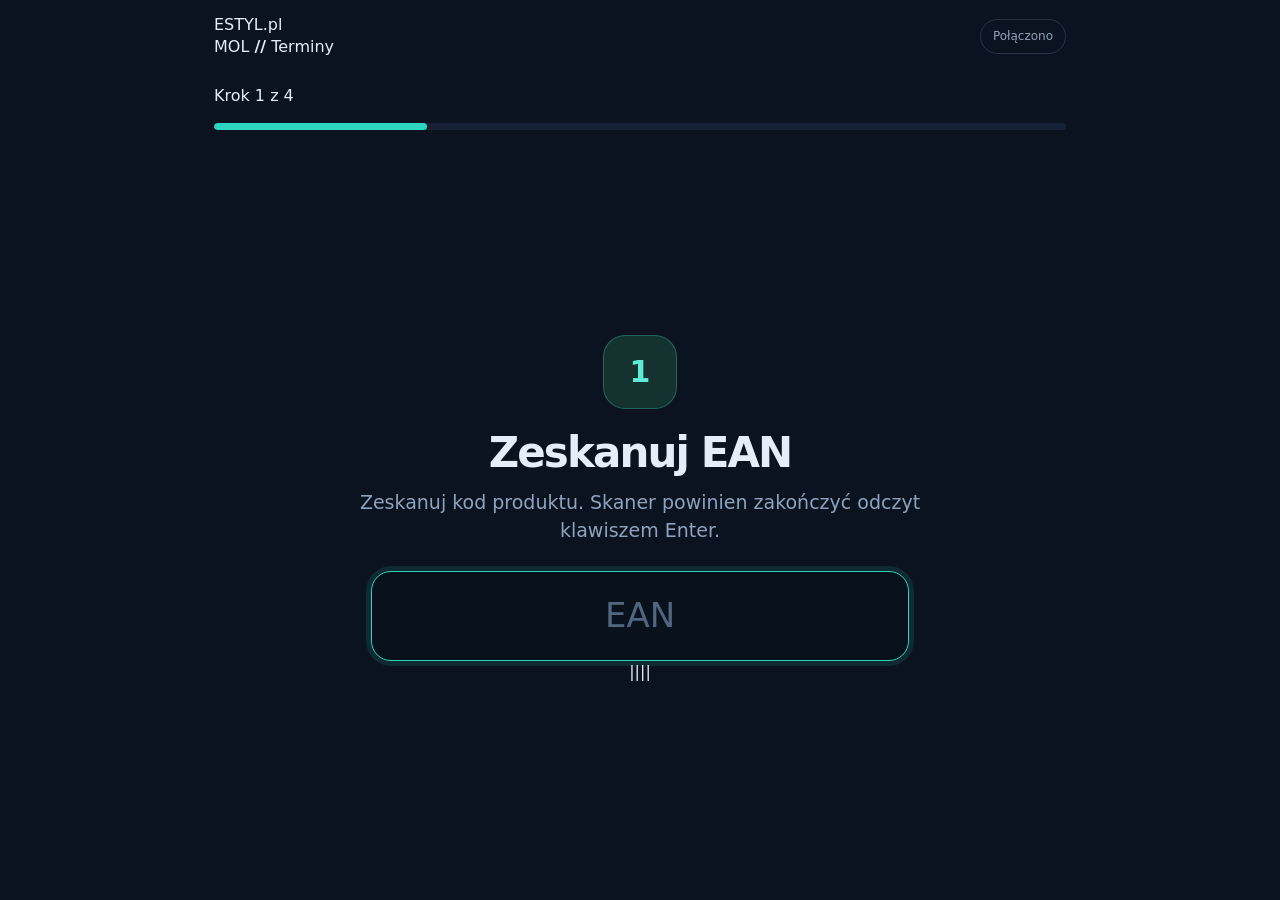
==== commit 399743cc: "Update index.html" ====
--- a/index.html
+++ b/index.html
@@ -3,115 +3,644 @@
 <head>
   <meta charset="utf-8">
   <meta name="viewport" content="width=device-width,initial-scale=1,viewport-fit=cover">
-  <meta name="theme-color" content="#0b1220">
+  <meta name="theme-color" content="#0d0d10">
+
   <meta name="mobile-web-app-capable" content="yes">
   <meta name="apple-mobile-web-app-capable" content="yes">
   <meta name="apple-mobile-web-app-status-bar-style" content="black-translucent">
   <meta name="apple-mobile-web-app-title" content="MOL Magazyn">
   <meta name="robots" content="noindex,nofollow,noarchive">
+
   <title>MOL Magazyn</title>
+
   <link rel="manifest" href="./manifest.webmanifest">
   <link rel="icon" href="./icon-192.png" type="image/png">
   <link rel="apple-touch-icon" href="./icon-192.png">
   <link rel="stylesheet" href="./styles.css">
 </head>
+
 <body>
-  <div id="offline" class="offline">Brak połączenia z serwerem.</div>
+
+  <div id="offline" class="offline">
+    Brak połączenia z serwerem.
+  </div>
+
+
+  <!-- ========================= -->
+  <!-- EKRAN STARTOWY / LOADER   -->
+  <!-- ========================= -->
 
   <div id="loader" class="loader" role="status" aria-live="polite">
+
     <div class="loader-panel">
-      <div class="loader-mark">MOL</div>
-      <h2>Uruchamiam MOL Magazyn</h2>
-      <p>Przygotowuję skaner i połączenie z n8n.</p>
-      <div class="bar"><span></span></div>
+
+      <div class="loader-brand-top">
+        <div class="brand-wordmark">
+          ESTYL<span>.pl</span>
+        </div>
+
+        <div class="brand-subtitle">
+          MOL <b>//</b> Terminy
+        </div>
+      </div>
+
+      <div class="loader-orbit">
+        <div class="loader-mark">
+          ESTYL<span>.pl</span>
+        </div>
+      </div>
+
+      <h2>MOL Magazyn</h2>
+
+      <p>
+        Uruchamiam narzędzie dekodowania partii
+      </p>
+
+      <div class="bar">
+        <span></span>
+      </div>
+
+      <div class="loader-status">
+        <i></i>
+        Łączenie z systemem…
+      </div>
+
     </div>
+
   </div>
 
-  <div id="processing" class="processing hidden" role="status" aria-live="polite">
+
+  <!-- ========================= -->
+  <!-- OVERLAY PRZETWARZANIA     -->
+  <!-- ========================= -->
+
+  <div id="processing"
+       class="processing hidden"
+       role="status"
+       aria-live="polite">
+
     <div class="processing-box">
+
       <div class="spinner"></div>
-      <h2 id="processingTitle">Przetwarzam</h2>
-      <p id="processingMsg">Proszę czekać…</p>
-      <p id="processingTime" class="processing-time">0 s</p>
-      <p id="processingWarn" class="processing-warn hidden">Operacja trwa dłużej niż zwykle, ale nadal jest przetwarzana.</p>
+
+      <h2 id="processingTitle">
+        Przetwarzam
+      </h2>
+
+      <p id="processingMsg">
+        Proszę czekać…
+      </p>
+
+      <p id="processingTime"
+         class="processing-time">
+        0 s
+      </p>
+
+      <p id="processingWarn"
+         class="processing-warn hidden">
+        Operacja trwa dłużej niż zwykle, ale nadal jest przetwarzana.
+      </p>
+
     </div>
+
   </div>
 
+
+
+  <!-- ========================= -->
+  <!-- APLIKACJA                 -->
+  <!-- ========================= -->
+
   <main class="app-shell">
+
     <header class="app-header">
-      <div><h1>MOL Magazyn</h1><p id="stepLabel">Krok 1 z 4</p></div>
-      <div id="connectionBadge" class="badge">Łączenie…</div>
+
+      <div class="brand-block">
+
+        <div class="brand-wordmark">
+          ESTYL<span>.pl</span>
+        </div>
+
+        <div class="brand-subtitle">
+          MOL <b>//</b> Terminy
+        </div>
+
+      </div>
+
+      <div id="connectionBadge"
+           class="badge">
+        Łączenie…
+      </div>
+
     </header>
-    <div class="progress"><span id="progressBar"></span></div>
-
-    <section id="screenEan" class="screen active" data-step="1">
-      <div class="screen-icon">1</div>
-      <h2>Zeskanuj EAN</h2>
-      <p class="lead">Zeskanuj kod produktu. Skaner powinien zakończyć odczyt klawiszem Enter.</p>
-      <input id="eanInput" class="hero-input" type="text" inputmode="numeric" autocomplete="off" enterkeyhint="done" placeholder="EAN" autofocus>
-      <div id="eanStatus" class="status hidden"></div>
-      <div id="productPreview" class="result-card hidden">
-        <div><small>SKU</small><strong id="skuValue">—</strong></div>
-        <div><small>Marka</small><strong id="brandValue">—</strong></div>
-        <div class="wide"><small>Produkt</small><strong id="nameValue">—</strong></div>
-      </div>
+
+
+    <div class="workflow-head">
+
+      <p id="stepLabel"
+         class="step-label">
+        Krok 1 z 4
+      </p>
+
+      <div class="progress">
+        <span id="progressBar"></span>
+      </div>
+
+    </div>
+
+
+
+    <!-- ========================= -->
+    <!-- KROK 1 — EAN              -->
+    <!-- ========================= -->
+
+    <section id="screenEan"
+             class="screen active"
+             data-step="1">
+
+      <div class="screen-icon">
+        1
+      </div>
+
+      <h2>
+        Zeskanuj EAN
+      </h2>
+
+      <p class="lead">
+        Zeskanuj kod produktu.
+        Skaner powinien zakończyć odczyt klawiszem Enter.
+      </p>
+
+
+      <div class="input-block">
+
+        <input
+          id="eanInput"
+          class="hero-input"
+          type="text"
+          inputmode="numeric"
+          autocomplete="off"
+          enterkeyhint="done"
+          placeholder="EAN"
+          autofocus
+        >
+
+        <span class="input-symbol barcode-symbol">
+          ||||
+        </span>
+
+      </div>
+
+
+      <div id="eanStatus"
+           class="status hidden">
+      </div>
+
+
+      <div id="productPreview"
+           class="result-card product-card hidden">
+
+        <div>
+
+          <small>
+            SKU
+          </small>
+
+          <strong id="skuValue">
+            —
+          </strong>
+
+        </div>
+
+        <div>
+
+          <small>
+            Marka
+          </small>
+
+          <strong id="brandValue">
+            —
+          </strong>
+
+        </div>
+
+        <div class="wide">
+
+          <small>
+            Produkt
+          </small>
+
+          <strong id="nameValue">
+            —
+          </strong>
+
+        </div>
+
+      </div>
+
     </section>
 
-    <section id="screenPhoto" class="screen" data-step="2">
-      <div class="screen-icon">2</div>
-      <h2>Zrób zdjęcie</h2>
-      <p class="lead">Na jednym zdjęciu pokaż termin, datę produkcji lub kod partii albo wpisz znaną datę przydatności ręcznie.</p>
-      <label class="camera-button" for="photoInput">📷 Zrób zdjęcie<input id="photoInput" type="file" accept="image/*" capture="environment"></label>
-      <p id="fileName" class="file-name"></p>
+
+
+    <!-- ========================= -->
+    <!-- KROK 2 — TERMIN / PARTIA  -->
+    <!-- ========================= -->
+
+    <section id="screenPhoto"
+             class="screen"
+             data-step="2">
+
+      <div class="screen-icon">
+        2
+      </div>
+
+      <h2>
+        Termin / partia
+      </h2>
+
+      <p class="lead">
+        Zrób zdjęcie kodu partii, daty produkcji lub terminu przydatności.
+        Jeśli znasz termin — możesz wpisać go ręcznie.
+      </p>
+
+
+      <!-- FOTO -->
+
+      <label class="camera-button"
+             for="photoInput">
+
+        <span class="action-icon">
+          ◉
+        </span>
+
+        <span class="action-copy">
+
+          <strong>
+            Zrób zdjęcie
+          </strong>
+
+          <small>
+            Analiza przez dekoder
+          </small>
+
+        </span>
+
+        <span class="action-arrow">
+          →
+        </span>
+
+        <input
+          id="photoInput"
+          type="file"
+          accept="image/*"
+          capture="environment"
+        >
+
+      </label>
+
+
+      <p id="fileName"
+         class="file-name">
+      </p>
+
+
+
+      <!-- RĘCZNA DATA -->
 
       <div class="manual-expiry">
-        <div class="manual-expiry-divider"><span>lub</span></div>
-        <label class="manual-expiry-label" for="manualExpiryInput">Wpisz datę przydatności ręcznie</label>
-        <input id="manualExpiryInput" class="hero-input manual-expiry-input" type="date" autocomplete="off">
-        <button id="manualExpiryBtn" class="secondary" type="button" disabled>Użyj tej daty</button>
-      </div>
-
-      <div id="analysisStatus" class="status hidden"></div>
-      <div id="analysisPreview" class="result-card hidden">
-        <div><small>Partia</small><strong id="batchValue">—</strong></div>
-        <div><small>Data produkcji</small><strong id="productionValue">—</strong></div>
-        <div><small>Trwałość</small><strong id="shelfValue">—</strong></div>
-        <div><small>Termin</small><strong id="expiryValue">—</strong></div>
-        <div class="wide"><small>Status</small><strong id="decodeStatusValue">—</strong></div>
-      </div>
-      <button id="retryPhotoBtn" class="secondary hidden" type="button">Zrób nowe zdjęcie</button>
+
+        <div class="manual-expiry-head">
+
+          <span class="action-icon">
+            ◫
+          </span>
+
+          <span class="action-copy">
+
+            <strong>
+              Wpisz datę ręcznie
+            </strong>
+
+            <small>
+              Jeśli znasz termin przydatności
+            </small>
+
+          </span>
+
+        </div>
+
+
+        <label
+          class="manual-expiry-label"
+          for="manualExpiryInput">
+
+          Data przydatności
+
+        </label>
+
+
+        <input
+          id="manualExpiryInput"
+          class="hero-input manual-expiry-input"
+          type="date"
+          autocomplete="off"
+        >
+
+
+        <button
+          id="manualExpiryBtn"
+          class="secondary"
+          type="button"
+          disabled>
+
+          Użyj tej daty
+
+        </button>
+
+      </div>
+
+
+
+      <!-- STATUS ANALIZY -->
+
+      <div id="analysisStatus"
+           class="status hidden">
+      </div>
+
+
+
+      <!-- WYNIK -->
+
+      <div id="analysisPreview"
+           class="result-card analysis-card hidden">
+
+        <div>
+
+          <small>
+            Partia
+          </small>
+
+          <strong id="batchValue">
+            —
+          </strong>
+
+        </div>
+
+
+        <div>
+
+          <small>
+            Data produkcji
+          </small>
+
+          <strong id="productionValue">
+            —
+          </strong>
+
+        </div>
+
+
+        <div>
+
+          <small>
+            Trwałość
+          </small>
+
+          <strong id="shelfValue">
+            —
+          </strong>
+
+        </div>
+
+
+        <div>
+
+          <small>
+            Termin
+          </small>
+
+          <strong id="expiryValue">
+            —
+          </strong>
+
+        </div>
+
+
+        <div class="wide status-result">
+
+          <small>
+            Status
+          </small>
+
+          <strong id="decodeStatusValue">
+            —
+          </strong>
+
+        </div>
+
+      </div>
+
+
+      <button
+        id="retryPhotoBtn"
+        class="secondary retry-button hidden"
+        type="button">
+
+        Zrób nowe zdjęcie
+
+      </button>
+
     </section>
 
-    <section id="screenLocation" class="screen" data-step="3">
-      <div class="screen-icon">3</div>
-      <h2>Zeskanuj lokalizację</h2>
-      <p class="lead">Zeskanuj kod lokalizacji i zatwierdź Enterem.</p>
-      <input id="locationInput" class="hero-input" type="text" autocomplete="off" enterkeyhint="done" placeholder="np. 01-01-11">
-      <div id="locationStatus" class="status hidden"></div>
-      <div id="locationPreview" class="result-card hidden">
-        <div><small>Lokalizacja</small><strong id="locationValue">—</strong></div>
-        <div><small>Strefa</small><strong id="zoneValue">—</strong></div>
-      </div>
+
+
+    <!-- ========================= -->
+    <!-- KROK 3 — LOKALIZACJA      -->
+    <!-- ========================= -->
+
+    <section id="screenLocation"
+             class="screen"
+             data-step="3">
+
+      <div class="screen-icon">
+        3
+      </div>
+
+      <h2>
+        Zeskanuj lokalizację
+      </h2>
+
+      <p class="lead">
+        Zeskanuj kod lokalizacji i zatwierdź Enterem.
+      </p>
+
+
+      <div class="input-block">
+
+        <input
+          id="locationInput"
+          class="hero-input"
+          type="text"
+          autocomplete="off"
+          enterkeyhint="done"
+          placeholder="np. 01-01-11"
+        >
+
+        <span class="input-symbol">
+          ⌖
+        </span>
+
+      </div>
+
+
+      <div id="locationStatus"
+           class="status hidden">
+      </div>
+
+
+      <div id="locationPreview"
+           class="result-card location-card hidden">
+
+        <div>
+
+          <small>
+            Lokalizacja
+          </small>
+
+          <strong id="locationValue">
+            —
+          </strong>
+
+        </div>
+
+
+        <div>
+
+          <small>
+            Strefa
+          </small>
+
+          <strong id="zoneValue">
+            —
+          </strong>
+
+        </div>
+
+      </div>
+
     </section>
 
-    <section id="screenQuantity" class="screen" data-step="4">
-      <div class="screen-icon">4</div>
-      <h2>Podaj ilość</h2>
-      <p class="lead">Wpisz fizycznie policzoną ilość produktu.</p>
-      <input id="qtyInput" class="hero-input" type="number" inputmode="decimal" min="0.01" step="0.01" enterkeyhint="done" placeholder="Ilość">
-      <div id="qtyStatus" class="status hidden"></div>
-      <div id="reviewCard" class="review-card"><h3>Dane do zapisu</h3><div id="reviewRows"></div></div>
-      <button id="saveBtn" class="primary" type="button" disabled>Zapisz do pliku</button>
+
+
+    <!-- ========================= -->
+    <!-- KROK 4 — ILOŚĆ            -->
+    <!-- ========================= -->
+
+    <section id="screenQuantity"
+             class="screen"
+             data-step="4">
+
+      <div class="screen-icon">
+        4
+      </div>
+
+      <h2>
+        Podaj ilość
+      </h2>
+
+      <p class="lead">
+        Wpisz fizycznie policzoną ilość produktu.
+      </p>
+
+
+      <input
+        id="qtyInput"
+        class="hero-input qty-input"
+        type="number"
+        inputmode="decimal"
+        min="0.01"
+        step="0.01"
+        enterkeyhint="done"
+        placeholder="Ilość"
+      >
+
+
+      <div id="qtyStatus"
+           class="status hidden">
+      </div>
+
+
+      <div id="reviewCard"
+           class="review-card">
+
+        <h3>
+          Dane do zapisu
+        </h3>
+
+        <div id="reviewRows">
+        </div>
+
+      </div>
+
+
+      <button
+        id="saveBtn"
+        class="primary"
+        type="button"
+        disabled>
+
+        Zapisz do pliku
+
+      </button>
+
     </section>
 
-    <section id="screenDone" class="screen done-screen" data-step="5">
-      <div class="success-icon">✓</div>
-      <h2>Zapis zakończony</h2>
-      <p class="lead success-text">Komplet danych został wyeksportowany do pliku.</p>
-      <div id="finalData" class="final-data"></div>
-      <button id="nextProductBtn" class="primary" type="button">Kolejny produkt</button>
+
+
+    <!-- ========================= -->
+    <!-- SUKCES                    -->
+    <!-- ========================= -->
+
+    <section id="screenDone"
+             class="screen done-screen"
+             data-step="5">
+
+      <div class="success-icon">
+        ✓
+      </div>
+
+
+      <h2>
+        Zapisano poprawnie
+      </h2>
+
+
+      <p class="lead success-text">
+        Dane zostały wyeksportowane do pliku.
+      </p>
+
+
+      <div id="finalData"
+           class="final-data">
+      </div>
+
+
+      <button
+        id="nextProductBtn"
+        class="primary next-product"
+        type="button">
+
+        Skanuj kolejny produkt
+
+      </button>
+
     </section>
+
+
   </main>
+
+
   <script src="./app.js" defer></script>
+
 </body>
 </html>
--- a/styles.css
+++ b/styles.css
@@ -12,7 +12,8 @@
 .screen-icon{width:74px;height:74px;border-radius:22px;display:grid;place-items:center;background:#163230;border:1px solid #2dd4bf55;color:#5eead4;font-size:30px;font-weight:900;margin:0 auto 22px;flex:0 0 auto}.screen h2{margin:0;font-size:clamp(32px,7vw,42px);line-height:1.06;letter-spacing:-.045em}.lead{width:min(100%,620px);margin:12px auto 26px;color:#8ea3bd;font-size:clamp(16px,3.8vw,19px);line-height:1.5}
 
 .hero-input{width:100%;min-height:82px;border:1px solid #33455f;background:#09111d;color:#fff;border-radius:20px;padding:17px 18px;font-size:clamp(27px,7vw,34px);font-weight:800;outline:none;text-align:center}.hero-input:focus{border-color:#2dd4bf;box-shadow:0 0 0 5px #2dd4bf1f}.hero-input::placeholder{color:#53667f;font-weight:500}
-.primary,.secondary,.camera-button{width:100%;border-radius:18px;padding:18px 20px;font-weight:850;font-size:clamp(17px,4vw,20px);text-align:center}.primary{min-height:68px;border:0;background:#2dd4bf;color:#06221f}.primary:disabled{opacity:.42;cursor:not-allowed}.secondary{min-height:62px;border:1px solid #33455f;background:#172438;color:#dce8f6;margin-top:14px}.camera-button{display:flex;align-items:center;justify-content:center;min-height:94px;background:#172438;border:1px dashed #3d536f;color:#fff}.camera-button input{display:none}.file-name{width:100%;text-align:center;color:#8ea3bd;min-height:22px;font-size:14px;margin:12px 0}
+.primary,.secondary,.camera-button{width:100%;border-radius:18px;padding:18px 20px;font-weight:850;font-size:clamp(17px,4vw,20px);text-align:center}.primary{min-height:68px;border:0;background:#2dd4bf;color:#06221f}.primary:disabled{opacity:.42;cursor:not-allowed}.secondary{min-height:62px;border:1px solid #33455f;background:#172438;color:#dce8f6;margin-top:14px}.secondary:disabled{opacity:.42;cursor:not-allowed}.camera-button{display:flex;align-items:center;justify-content:center;min-height:94px;background:#172438;border:1px dashed #3d536f;color:#fff}.camera-button input{display:none}.file-name{width:100%;text-align:center;color:#8ea3bd;min-height:22px;font-size:14px;margin:12px 0}
+.manual-expiry{width:100%;margin-top:2px}.manual-expiry-divider{display:flex;align-items:center;gap:12px;color:#6f829a;margin:4px 0 14px;text-transform:uppercase;font-size:12px;font-weight:800;letter-spacing:.12em}.manual-expiry-divider:before,.manual-expiry-divider:after{content:"";height:1px;flex:1;background:#26354c}.manual-expiry-label{display:block;text-align:left;color:#cbd8e7;font-size:15px;font-weight:750;margin:0 2px 10px}.manual-expiry-input{min-height:72px;font-size:clamp(22px,5vw,28px);color-scheme:dark}.manual-expiry .secondary{margin-top:12px}
 
 .status{width:100%;margin-top:16px;padding:15px 16px;border-radius:15px;font-size:15px;text-align:center}.status.ok{background:#0f2b26;color:#99f6e4;border:1px solid #1f7668}.status.warn{background:#332816;color:#fde68a;border:1px solid #6d5624}.status.err{background:#3a1720;color:#fecdd3;border:1px solid #6c2738}.status.info{background:#142238;color:#bfdbfe;border:1px solid #27446d}
 
@@ -29,7 +30,7 @@
  .app-shell{width:100%;padding:max(10px,env(safe-area-inset-top)) max(10px,env(safe-area-inset-right)) max(14px,env(safe-area-inset-bottom)) max(10px,env(safe-area-inset-left))}
  .app-header{margin-bottom:8px}.app-header h1{font-size:21px}.app-header p{font-size:12px}.badge{padding:6px 9px;font-size:11px}.progress{margin-bottom:4px}
  .screen{max-width:none;padding:12px 2px 16px}.screen-icon{width:68px;height:68px;border-radius:20px;margin-bottom:18px;font-size:28px}.screen h2{font-size:34px}.lead{margin:10px auto 20px;font-size:16px}
- .hero-input{min-height:78px;font-size:29px;border-radius:18px}.camera-button{min-height:88px}.primary{min-height:66px}
+ .hero-input{min-height:78px;font-size:29px;border-radius:18px}.camera-button{min-height:88px}.primary{min-height:66px}.manual-expiry-input{min-height:68px;font-size:23px}
  .result-card,.final-data{grid-template-columns:1fr;gap:9px;padding:12px}.result-card .wide,.final-data .wide{grid-column:auto}.review-card{padding:14px}
  .success-icon{width:96px;height:96px;font-size:56px}.done-screen{justify-content:flex-start;padding-top:20px;padding-bottom:24px}
 }
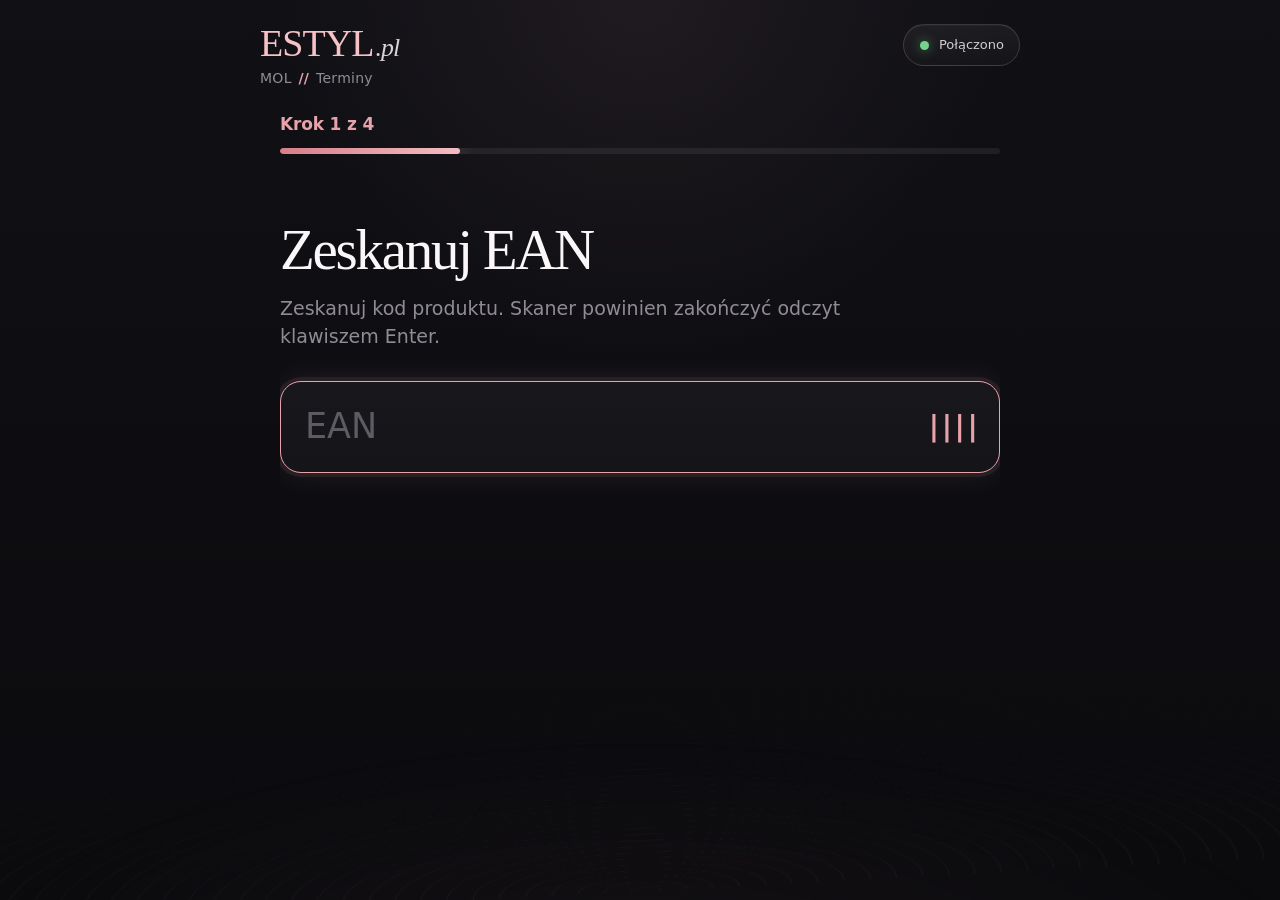
==== commit 661df453: "Force warehouse app photo optimization assets v9" ====
--- a/index.html
+++ b/index.html
@@ -10,13 +10,14 @@
   <meta name="apple-mobile-web-app-status-bar-style" content="black-translucent">
   <meta name="apple-mobile-web-app-title" content="MOL Magazyn">
   <meta name="robots" content="noindex,nofollow,noarchive">
+  <meta name="app-build" content="9">
 
   <title>MOL Magazyn</title>
 
-  <link rel="manifest" href="./manifest.webmanifest">
+  <link rel="manifest" href="./manifest.webmanifest?v=9">
   <link rel="icon" href="./icon-192.png" type="image/png">
   <link rel="apple-touch-icon" href="./icon-192.png">
-  <link rel="stylesheet" href="./styles.css">
+  <link rel="stylesheet" href="./styles.css?v=9">
 </head>
 
 <body>
@@ -513,7 +514,6 @@
 
         </div>
 
-
         <div>
 
           <small>
@@ -640,7 +640,7 @@
   </main>
 
 
-  <script src="./app.js" defer></script>
+  <script src="./app.js?v=9" defer></script>
 
 </body>
 </html>
--- a/styles.css
+++ b/styles.css
@@ -1,40 +1,2205 @@
-*{box-sizing:border-box}
-:root{font-family:system-ui,-apple-system,BlinkMacSystemFont,"Segoe UI",sans-serif;color:#e5eef8;background:#0b1220;line-height:1.4;font-weight:500}
-html,body{margin:0;width:100%;min-height:100%;background:#0b1220;color:#e5eef8}
-body{min-height:100dvh;overflow-x:hidden}
-button,input{font:inherit}button{cursor:pointer}.hidden{display:none!important}
-
-.app-shell{width:min(900px,100%);min-height:100dvh;margin:0 auto;padding:max(14px,env(safe-area-inset-top)) max(14px,env(safe-area-inset-right)) max(20px,env(safe-area-inset-bottom)) max(14px,env(safe-area-inset-left));display:flex;flex-direction:column}
-.app-header{display:flex;justify-content:space-between;align-items:center;gap:14px;margin-bottom:10px;flex:0 0 auto}.app-header h1{margin:0;font-size:25px;letter-spacing:-.03em}.app-header p{margin:3px 0 0;color:#8ea3bd;font-size:13px}.badge{padding:8px 12px;border:1px solid #26354c;border-radius:999px;color:#8ea3bd;font-size:12px;white-space:nowrap}
-.progress{height:7px;background:#172236;border-radius:999px;overflow:hidden;margin-bottom:8px;flex:0 0 auto}.progress span{display:block;height:100%;width:25%;background:#2dd4bf;border-radius:999px;transition:width .28s ease}
-
-.screen{display:none;flex:1;min-height:0;width:100%;max-width:780px;margin:0 auto;flex-direction:column;align-items:center;justify-content:center;text-align:center;padding:clamp(14px,3vh,34px) 0;animation:screenIn .25s ease;overflow-y:auto}.screen.active{display:flex}
-.screen-icon{width:74px;height:74px;border-radius:22px;display:grid;place-items:center;background:#163230;border:1px solid #2dd4bf55;color:#5eead4;font-size:30px;font-weight:900;margin:0 auto 22px;flex:0 0 auto}.screen h2{margin:0;font-size:clamp(32px,7vw,42px);line-height:1.06;letter-spacing:-.045em}.lead{width:min(100%,620px);margin:12px auto 26px;color:#8ea3bd;font-size:clamp(16px,3.8vw,19px);line-height:1.5}
-
-.hero-input{width:100%;min-height:82px;border:1px solid #33455f;background:#09111d;color:#fff;border-radius:20px;padding:17px 18px;font-size:clamp(27px,7vw,34px);font-weight:800;outline:none;text-align:center}.hero-input:focus{border-color:#2dd4bf;box-shadow:0 0 0 5px #2dd4bf1f}.hero-input::placeholder{color:#53667f;font-weight:500}
-.primary,.secondary,.camera-button{width:100%;border-radius:18px;padding:18px 20px;font-weight:850;font-size:clamp(17px,4vw,20px);text-align:center}.primary{min-height:68px;border:0;background:#2dd4bf;color:#06221f}.primary:disabled{opacity:.42;cursor:not-allowed}.secondary{min-height:62px;border:1px solid #33455f;background:#172438;color:#dce8f6;margin-top:14px}.secondary:disabled{opacity:.42;cursor:not-allowed}.camera-button{display:flex;align-items:center;justify-content:center;min-height:94px;background:#172438;border:1px dashed #3d536f;color:#fff}.camera-button input{display:none}.file-name{width:100%;text-align:center;color:#8ea3bd;min-height:22px;font-size:14px;margin:12px 0}
-.manual-expiry{width:100%;margin-top:2px}.manual-expiry-divider{display:flex;align-items:center;gap:12px;color:#6f829a;margin:4px 0 14px;text-transform:uppercase;font-size:12px;font-weight:800;letter-spacing:.12em}.manual-expiry-divider:before,.manual-expiry-divider:after{content:"";height:1px;flex:1;background:#26354c}.manual-expiry-label{display:block;text-align:left;color:#cbd8e7;font-size:15px;font-weight:750;margin:0 2px 10px}.manual-expiry-input{min-height:72px;font-size:clamp(22px,5vw,28px);color-scheme:dark}.manual-expiry .secondary{margin-top:12px}
-
-.status{width:100%;margin-top:16px;padding:15px 16px;border-radius:15px;font-size:15px;text-align:center}.status.ok{background:#0f2b26;color:#99f6e4;border:1px solid #1f7668}.status.warn{background:#332816;color:#fde68a;border:1px solid #6d5624}.status.err{background:#3a1720;color:#fecdd3;border:1px solid #6c2738}.status.info{background:#142238;color:#bfdbfe;border:1px solid #27446d}
-
-.result-card,.review-card,.final-data{width:100%;display:grid;grid-template-columns:1fr 1fr;gap:12px;background:#101a29;border:1px solid #22324a;border-radius:20px;padding:16px;margin-top:16px;text-align:left}.result-card>div,.final-data>div{background:#0b1422;border:1px solid #22324a;border-radius:14px;padding:13px}.result-card .wide,.final-data .wide{grid-column:1/-1}.result-card small,.final-data small{display:block;color:#7f93ad;margin-bottom:5px;font-size:13px}.result-card strong,.final-data strong{display:block;word-break:break-word;font-size:16px}.review-card{display:block}.review-card h3{margin:0 0 12px;font-size:17px}.review-row{display:flex;justify-content:space-between;gap:16px;padding:11px 0;border-bottom:1px solid #22324a;font-size:14px}.review-row:last-child{border-bottom:0}.review-row span{color:#7f93ad}.review-row b{text-align:right;word-break:break-word}
-
-.done-screen{text-align:center;align-items:center}.success-icon{width:108px;height:108px;border-radius:50%;display:grid;place-items:center;background:#12362e;border:2px solid #2dd4bf;color:#5eead4;font-size:62px;font-weight:900;margin:0 auto 22px;flex:0 0 auto}.success-text{color:#99f6e4}.done-screen .final-data{width:100%;text-align:left;margin-bottom:20px}.done-screen .primary{width:100%;max-width:520px}
-
-.loader,.processing{position:fixed;inset:0;z-index:9999;display:flex;align-items:center;justify-content:center;background:#0b1220;transition:opacity .22s ease,visibility .22s ease}.loader.hidden,.processing.hidden{opacity:0;visibility:hidden;pointer-events:none}.loader-panel,.processing-box{text-align:center;padding:34px 24px;width:min(520px,94vw)}.loader-mark{width:98px;height:98px;margin:0 auto 22px;border-radius:28px;display:grid;place-items:center;background:#142033;border:1px solid #2dd4bf55;font-weight:900;font-size:32px;color:#2dd4bf}.loader h2,.processing h2{margin:0 0 10px;font-size:30px}.loader p,.processing p{margin:0;color:#8ea3bd;font-size:16px}.bar{width:min(300px,76vw);height:7px;margin:24px auto 0;border-radius:999px;background:#1e2d42;overflow:hidden}.bar span{display:block;height:100%;width:42%;background:#2dd4bf;border-radius:999px;animation:move 1s ease-in-out infinite}.spinner{width:70px;height:70px;margin:0 auto 24px;border-radius:50%;border:6px solid #24344a;border-top-color:#2dd4bf;animation:spin .8s linear infinite}.processing-time{margin-top:16px!important;font-size:24px!important;font-weight:800;color:#fff!important}.processing-warn{margin-top:18px!important;padding:14px;border-radius:14px;background:#332816;color:#fde68a!important}
-.offline{display:none;position:fixed;left:12px;right:12px;top:max(12px,env(safe-area-inset-top));z-index:11000;padding:12px 14px;background:#3a1720;border:1px solid #6c2738;color:#fecdd3;border-radius:12px;text-align:center}.offline.show{display:block}
-
-@keyframes screenIn{from{opacity:0;transform:translateX(14px)}to{opacity:1;transform:none}}@keyframes move{0%{transform:translateX(-120%)}100%{transform:translateX(340%)}}@keyframes spin{to{transform:rotate(360deg)}}
-
-@media(max-width:520px){
- .app-shell{width:100%;padding:max(10px,env(safe-area-inset-top)) max(10px,env(safe-area-inset-right)) max(14px,env(safe-area-inset-bottom)) max(10px,env(safe-area-inset-left))}
- .app-header{margin-bottom:8px}.app-header h1{font-size:21px}.app-header p{font-size:12px}.badge{padding:6px 9px;font-size:11px}.progress{margin-bottom:4px}
- .screen{max-width:none;padding:12px 2px 16px}.screen-icon{width:68px;height:68px;border-radius:20px;margin-bottom:18px;font-size:28px}.screen h2{font-size:34px}.lead{margin:10px auto 20px;font-size:16px}
- .hero-input{min-height:78px;font-size:29px;border-radius:18px}.camera-button{min-height:88px}.primary{min-height:66px}.manual-expiry-input{min-height:68px;font-size:23px}
- .result-card,.final-data{grid-template-columns:1fr;gap:9px;padding:12px}.result-card .wide,.final-data .wide{grid-column:auto}.review-card{padding:14px}
- .success-icon{width:96px;height:96px;font-size:56px}.done-screen{justify-content:flex-start;padding-top:20px;padding-bottom:24px}
-}
-
-@media(min-width:700px){
- .app-shell{padding-left:24px;padding-right:24px}.screen{max-width:820px}.hero-input{min-height:90px}.camera-button{min-height:104px}.primary{min-height:74px}
-}
+/* =========================================================
+   ESTYL // MOL TERMINY
+   Dark Premium UI
+   ========================================================= */
+
+
+* {
+  box-sizing: border-box;
+}
+
+
+:root {
+
+  font-family:
+    Inter,
+    ui-sans-serif,
+    system-ui,
+    -apple-system,
+    BlinkMacSystemFont,
+    "Segoe UI",
+    sans-serif;
+
+  --bg: #0c0c0f;
+  --bg-soft: #101014;
+
+  --panel: #141419;
+  --panel-2: #18181e;
+  --panel-3: #1d1c22;
+
+  --border: rgba(255,255,255,.10);
+  --border-soft: rgba(232,162,170,.20);
+  --border-rose: rgba(232,162,170,.52);
+
+  --rose: #e8a2aa;
+  --rose-light: #f4c2c7;
+  --rose-bright: #f09aa5;
+  --rose-dark: #b86470;
+
+  --text: #f5f3f4;
+  --text-soft: #d2ced1;
+  --muted: #918c94;
+  --muted-2: #67636b;
+
+  --green: #72d58a;
+  --green-soft: rgba(114,213,138,.12);
+
+  --yellow: #f0c978;
+  --red: #ff8797;
+
+  --shadow:
+    0 24px 70px rgba(0,0,0,.38);
+
+  --rose-glow:
+    0 0 28px rgba(232,162,170,.10);
+
+  color: var(--text);
+  background: var(--bg);
+  line-height: 1.4;
+  font-weight: 500;
+}
+
+
+
+html,
+body {
+
+  margin: 0;
+  width: 100%;
+  min-height: 100%;
+
+  background:
+    radial-gradient(
+      circle at 50% 0%,
+      rgba(232,162,170,.07),
+      transparent 33%
+    ),
+    linear-gradient(
+      180deg,
+      #101015 0%,
+      #0b0b0e 100%
+    );
+
+  color: var(--text);
+}
+
+
+
+body {
+
+  min-height: 100dvh;
+  overflow-x: hidden;
+
+  position: relative;
+}
+
+
+
+/* dekoracyjna poświata / fala */
+
+body::before {
+
+  content: "";
+
+  position: fixed;
+
+  width: 130vw;
+  height: 36vh;
+
+  left: -15vw;
+  bottom: -12vh;
+
+  pointer-events: none;
+
+  opacity: .56;
+
+  background:
+
+    radial-gradient(
+      ellipse at 50% 100%,
+      rgba(232,162,170,.14) 0%,
+      rgba(232,162,170,.05) 25%,
+      transparent 62%
+    );
+
+  filter: blur(2px);
+
+  z-index: 0;
+}
+
+
+
+body::after {
+
+  content: "";
+
+  position: fixed;
+
+  left: -10vw;
+  right: -10vw;
+  bottom: 1vh;
+
+  height: 24vh;
+
+  pointer-events: none;
+
+  opacity: .18;
+
+  background:
+
+    repeating-radial-gradient(
+      ellipse at 50% 100%,
+      transparent 0,
+      transparent 11px,
+      rgba(232,162,170,.28) 12px,
+      transparent 13px,
+      transparent 21px
+    );
+
+  transform:
+    rotate(-3deg)
+    scaleX(1.25);
+
+  mask-image:
+    linear-gradient(
+      to top,
+      black,
+      transparent
+    );
+
+  z-index: 0;
+}
+
+
+
+button,
+input {
+
+  font: inherit;
+}
+
+
+
+button {
+
+  cursor: pointer;
+}
+
+
+
+.hidden {
+
+  display: none !important;
+}
+
+
+
+/* =========================================================
+   APP
+   ========================================================= */
+
+
+.app-shell {
+
+  position: relative;
+  z-index: 1;
+
+  width: min(820px, 100%);
+  min-height: 100dvh;
+
+  margin: 0 auto;
+
+  padding:
+    max(20px, env(safe-area-inset-top))
+    max(18px, env(safe-area-inset-right))
+    max(28px, env(safe-area-inset-bottom))
+    max(18px, env(safe-area-inset-left));
+
+  display: flex;
+  flex-direction: column;
+}
+
+
+
+/* =========================================================
+   BRANDING
+   ========================================================= */
+
+
+.app-header {
+
+  width: 100%;
+
+  display: flex;
+
+  justify-content: space-between;
+  align-items: flex-start;
+
+  gap: 20px;
+
+  padding-top: 4px;
+  margin-bottom: 24px;
+
+  flex: 0 0 auto;
+}
+
+
+
+.brand-block {
+
+  display: flex;
+  flex-direction: column;
+}
+
+
+
+.brand-wordmark {
+
+  color: var(--rose-light);
+
+  font-family:
+    "Iowan Old Style",
+    "Palatino Linotype",
+    Palatino,
+    Georgia,
+    serif;
+
+  font-size: clamp(28px, 7vw, 38px);
+  line-height: 1;
+
+  letter-spacing: -.025em;
+}
+
+
+
+.brand-wordmark span {
+
+  margin-left: 2px;
+
+  font-size: .68em;
+
+  font-style: italic;
+
+  color: #d8d3d6;
+}
+
+
+
+.brand-subtitle {
+
+  margin-top: 7px;
+
+  font-size: 14px;
+  font-weight: 500;
+
+  color: var(--muted);
+
+  letter-spacing: .02em;
+}
+
+
+
+.brand-subtitle b {
+
+  color: var(--rose);
+
+  font-weight: 800;
+
+  margin: 0 2px;
+}
+
+
+
+/* ONLINE */
+
+.badge {
+
+  position: relative;
+
+  min-height: 42px;
+
+  display: inline-flex;
+  align-items: center;
+
+  padding:
+    0 15px
+    0 35px;
+
+  border:
+    1px solid
+    rgba(255,255,255,.15);
+
+  border-radius: 999px;
+
+  background:
+    linear-gradient(
+      180deg,
+      rgba(255,255,255,.055),
+      rgba(255,255,255,.018)
+    );
+
+  color: var(--text-soft);
+
+  font-size: 13px;
+
+  white-space: nowrap;
+
+  box-shadow:
+    inset 0 1px rgba(255,255,255,.03);
+}
+
+
+
+.badge::before {
+
+  content: "";
+
+  position: absolute;
+
+  width: 9px;
+  height: 9px;
+
+  left: 16px;
+
+  border-radius: 50%;
+
+  background: var(--green);
+
+  box-shadow:
+    0 0 12px rgba(114,213,138,.55);
+}
+
+
+
+/* =========================================================
+   KROK / PROGRESS
+   ========================================================= */
+
+
+.workflow-head {
+
+  width: 100%;
+
+  margin-bottom: 22px;
+
+  flex: 0 0 auto;
+}
+
+
+
+.step-label {
+
+  margin:
+    0
+    0
+    12px;
+
+  color: var(--rose);
+
+  font-size: 17px;
+  font-weight: 650;
+
+  letter-spacing: -.01em;
+}
+
+
+
+.progress {
+
+  width: 100%;
+  height: 6px;
+
+  overflow: hidden;
+
+  border-radius: 999px;
+
+  background:
+    rgba(255,255,255,.07);
+}
+
+
+
+.progress span {
+
+  display: block;
+
+  width: 25%;
+  height: 100%;
+
+  border-radius: inherit;
+
+  background:
+    linear-gradient(
+      90deg,
+      #d67f89,
+      #f4bdc3
+    );
+
+  box-shadow:
+    0 0 18px rgba(240,154,165,.50);
+
+  transition:
+    width .35s cubic-bezier(.2,.8,.2,1);
+}
+
+
+
+/* =========================================================
+   EKRANY
+   ========================================================= */
+
+
+.screen {
+
+  display: none;
+
+  flex: 1;
+
+  min-height: 0;
+  width: 100%;
+
+  flex-direction: column;
+  align-items: stretch;
+  justify-content: flex-start;
+
+  text-align: left;
+
+  padding:
+    clamp(24px, 5vh, 54px)
+    0
+    30px;
+
+  animation:
+    screenIn .28s ease;
+
+  overflow-y: auto;
+
+  scrollbar-width: none;
+}
+
+
+
+.screen::-webkit-scrollbar {
+
+  display: none;
+}
+
+
+
+.screen.active {
+
+  display: flex;
+}
+
+
+
+.screen-icon {
+
+  display: none;
+}
+
+
+
+.screen h2 {
+
+  margin: 0;
+
+  font-family:
+    "Iowan Old Style",
+    "Palatino Linotype",
+    Palatino,
+    Georgia,
+    serif;
+
+  font-size:
+    clamp(38px, 9vw, 57px);
+
+  font-weight: 500;
+
+  line-height: 1.02;
+
+  letter-spacing: -.04em;
+
+  color: #fbf7f8;
+}
+
+
+
+.lead {
+
+  width: min(100%, 650px);
+
+  margin:
+    14px 0
+    30px;
+
+  color: var(--muted);
+
+  font-size:
+    clamp(16px, 4vw, 19px);
+
+  line-height: 1.5;
+}
+
+
+
+/* =========================================================
+   INPUT
+   ========================================================= */
+
+
+.input-block {
+
+  width: 100%;
+  position: relative;
+}
+
+
+
+.hero-input {
+
+  appearance: none;
+
+  width: 100%;
+
+  min-height: 86px;
+
+  border:
+    1px solid
+    var(--border-rose);
+
+  background:
+
+    linear-gradient(
+      180deg,
+      rgba(255,255,255,.025),
+      rgba(255,255,255,.008)
+    ),
+
+    #121217;
+
+  color: #ffffff;
+
+  border-radius: 21px;
+
+  padding:
+    18px 66px
+    18px 24px;
+
+  font-size:
+    clamp(26px, 7vw, 35px);
+
+  font-weight: 550;
+
+  outline: none;
+
+  text-align: left;
+
+  box-shadow:
+    var(--rose-glow),
+    inset 0 1px rgba(255,255,255,.035);
+
+  transition:
+    border-color .2s ease,
+    box-shadow .2s ease,
+    transform .2s ease;
+}
+
+
+
+.hero-input:focus {
+
+  border-color: var(--rose);
+
+  box-shadow:
+
+    0 0 0 4px rgba(232,162,170,.08),
+
+    0 0 30px rgba(232,162,170,.12);
+}
+
+
+
+.hero-input::placeholder {
+
+  color: #5f5b63;
+
+  font-weight: 450;
+}
+
+
+
+.input-symbol {
+
+  position: absolute;
+
+  right: 23px;
+  top: 50%;
+
+  transform:
+    translateY(-50%);
+
+  color: var(--rose);
+
+  font-size: 28px;
+
+  pointer-events: none;
+}
+
+
+
+.barcode-symbol {
+
+  font-family: monospace;
+
+  letter-spacing: -4px;
+
+  font-weight: 900;
+}
+
+
+
+/* =========================================================
+   STATUS
+   ========================================================= */
+
+
+.status {
+
+  width: 100%;
+
+  margin-top: 17px;
+
+  padding:
+    14px
+    4px;
+
+  border: 0;
+
+  background: transparent;
+
+  border-radius: 0;
+
+  font-size: 15px;
+
+  font-weight: 600;
+
+  text-align: left;
+}
+
+
+
+.status.ok {
+
+  color: var(--green);
+}
+
+
+
+.status.ok::before {
+
+  content: "✓";
+
+  margin-right: 10px;
+
+  font-size: 20px;
+}
+
+
+
+.status.warn {
+
+  color: var(--yellow);
+}
+
+
+
+.status.warn::before {
+
+  content: "!";
+  margin-right: 10px;
+}
+
+
+
+.status.err {
+
+  color: var(--red);
+
+  background:
+    rgba(255,135,151,.06);
+
+  padding:
+    13px 15px;
+
+  border:
+    1px solid
+    rgba(255,135,151,.20);
+
+  border-radius: 14px;
+}
+
+
+
+.status.info {
+
+  color: var(--text-soft);
+}
+
+
+
+/* =========================================================
+   KARTY
+   ========================================================= */
+
+
+.result-card,
+.review-card,
+.final-data {
+
+  width: 100%;
+
+  display: grid;
+
+  grid-template-columns:
+    1fr
+    1fr;
+
+  gap: 1px;
+
+  margin-top: 18px;
+
+  padding: 1px;
+
+  overflow: hidden;
+
+  border:
+    1px solid
+    var(--border-soft);
+
+  border-radius: 22px;
+
+  background:
+    var(--border-soft);
+
+  text-align: left;
+
+  box-shadow:
+    0 18px 55px rgba(0,0,0,.18);
+}
+
+
+
+.result-card > div,
+.final-data > div {
+
+  padding:
+    18px
+    19px;
+
+  background:
+    linear-gradient(
+      145deg,
+      #17171c,
+      #131318
+    );
+}
+
+
+
+.result-card .wide,
+.final-data .wide {
+
+  grid-column: 1 / -1;
+}
+
+
+
+.result-card small,
+.final-data small {
+
+  display: block;
+
+  margin-bottom: 7px;
+
+  color: var(--muted);
+
+  font-size: 13px;
+}
+
+
+
+.result-card strong,
+.final-data strong {
+
+  display: block;
+
+  color: #f5f1f3;
+
+  font-size: 18px;
+  font-weight: 600;
+
+  word-break: break-word;
+}
+
+
+
+.product-card strong {
+
+  color: #fff;
+}
+
+
+
+.analysis-card strong {
+
+  color: var(--rose-light);
+}
+
+
+
+.analysis-card
+.status-result
+strong {
+
+  color: var(--green);
+}
+
+
+
+.location-card strong {
+
+  color: var(--rose-light);
+
+  font-size:
+    clamp(26px, 6vw, 36px);
+}
+
+
+
+/* =========================================================
+   FOTO / AKCJE
+   ========================================================= */
+
+
+.camera-button {
+
+  position: relative;
+
+  width: 100%;
+
+  min-height: 116px;
+
+  display: flex;
+
+  align-items: center;
+
+  gap: 18px;
+
+  padding:
+    20px
+    22px;
+
+  border:
+    1px solid
+    rgba(232,162,170,.30);
+
+  border-radius: 23px;
+
+  background:
+
+    linear-gradient(
+      135deg,
+      rgba(232,162,170,.045),
+      transparent 52%
+    ),
+
+    #141419;
+
+  color: var(--text);
+
+  cursor: pointer;
+
+  box-shadow:
+    var(--rose-glow);
+
+  transition:
+    transform .18s ease,
+    border-color .18s ease,
+    background .18s ease;
+}
+
+
+
+.camera-button:hover {
+
+  border-color:
+    rgba(232,162,170,.62);
+
+  transform:
+    translateY(-1px);
+}
+
+
+
+.camera-button:active {
+
+  transform:
+    scale(.99);
+}
+
+
+
+.camera-button input {
+
+  display: none;
+}
+
+
+
+.action-icon {
+
+  flex: 0 0 62px;
+
+  width: 62px;
+  height: 62px;
+
+  display: grid;
+  place-items: center;
+
+  border:
+    1px solid
+    rgba(232,162,170,.36);
+
+  border-radius: 50%;
+
+  background:
+    rgba(232,162,170,.035);
+
+  color: var(--rose);
+
+  font-size: 28px;
+
+  box-shadow:
+    0 0 24px rgba(232,162,170,.09);
+}
+
+
+
+.action-copy {
+
+  min-width: 0;
+
+  display: flex;
+  flex: 1;
+
+  flex-direction: column;
+
+  text-align: left;
+}
+
+
+
+.action-copy strong {
+
+  color: #f7f3f4;
+
+  font-size:
+    clamp(20px, 5vw, 26px);
+
+  font-weight: 600;
+}
+
+
+
+.action-copy small {
+
+  margin-top: 6px;
+
+  color: var(--muted);
+
+  font-size: 14px;
+}
+
+
+
+.action-arrow {
+
+  color: var(--rose);
+
+  font-size: 29px;
+  font-weight: 300;
+}
+
+
+
+.file-name {
+
+  width: 100%;
+
+  min-height: 22px;
+
+  margin:
+    10px 0;
+
+  color: var(--muted);
+
+  font-size: 13px;
+
+  text-align: left;
+}
+
+
+
+/* =========================================================
+   DATA RĘCZNA
+   ========================================================= */
+
+
+.manual-expiry {
+
+  width: 100%;
+
+  margin-top: 4px;
+
+  padding:
+    20px;
+
+  border:
+    1px solid
+    rgba(232,162,170,.25);
+
+  border-radius: 23px;
+
+  background:
+
+    linear-gradient(
+      135deg,
+      rgba(232,162,170,.035),
+      transparent 52%
+    ),
+
+    #141419;
+
+  box-shadow:
+    var(--rose-glow);
+}
+
+
+
+.manual-expiry-head {
+
+  display: flex;
+  align-items: center;
+
+  gap: 18px;
+
+  margin-bottom: 20px;
+}
+
+
+
+.manual-expiry-head
+.action-icon {
+
+  width: 58px;
+  height: 58px;
+
+  flex-basis: 58px;
+
+  font-size: 25px;
+}
+
+
+
+.manual-expiry-label {
+
+  display: block;
+
+  margin:
+    0
+    2px
+    9px;
+
+  color: var(--muted);
+
+  font-size: 13px;
+}
+
+
+
+.manual-expiry-input {
+
+  min-height: 70px;
+
+  padding-right: 18px;
+
+  font-size:
+    clamp(20px, 5vw, 27px);
+
+  color-scheme: dark;
+}
+
+
+
+/* =========================================================
+   BUTTONS
+   ========================================================= */
+
+
+.primary,
+.secondary {
+
+  width: 100%;
+
+  border-radius: 19px;
+
+  padding:
+    18px
+    22px;
+
+  font-weight: 650;
+
+  text-align: center;
+
+  transition:
+    transform .18s ease,
+    opacity .18s ease,
+    box-shadow .18s ease;
+}
+
+
+
+.primary {
+
+  min-height: 68px;
+
+  border: 0;
+
+  margin-top: 18px;
+
+  background:
+
+    linear-gradient(
+      100deg,
+      #e08f99,
+      #f1b4bb
+    );
+
+  color: #21171a;
+
+  font-size:
+    clamp(17px, 4vw, 20px);
+
+  box-shadow:
+    0 14px 38px rgba(224,143,153,.18);
+}
+
+
+
+.primary:not(:disabled):active {
+
+  transform:
+    scale(.985);
+}
+
+
+
+.primary:disabled {
+
+  opacity: .34;
+
+  cursor: not-allowed;
+
+  box-shadow: none;
+}
+
+
+
+.secondary {
+
+  min-height: 60px;
+
+  margin-top: 12px;
+
+  border:
+    1px solid
+    rgba(232,162,170,.25);
+
+  background:
+    rgba(255,255,255,.025);
+
+  color: var(--rose-light);
+
+  font-size: 16px;
+}
+
+
+
+.secondary:not(:disabled):active {
+
+  transform:
+    scale(.985);
+}
+
+
+
+.secondary:disabled {
+
+  opacity: .35;
+  cursor: not-allowed;
+}
+
+
+
+.retry-button {
+
+  margin-top: 16px;
+}
+
+
+
+/* =========================================================
+   REVIEW
+   ========================================================= */
+
+
+.review-card {
+
+  display: block;
+
+  padding:
+    18px
+    20px;
+
+  background:
+    linear-gradient(
+      145deg,
+      #17171c,
+      #121216
+    );
+}
+
+
+
+.review-card h3 {
+
+  margin:
+    0
+    0
+    12px;
+
+  color: var(--rose-light);
+
+  font-family:
+    "Iowan Old Style",
+    "Palatino Linotype",
+    Palatino,
+    Georgia,
+    serif;
+
+  font-size: 23px;
+
+  font-weight: 500;
+}
+
+
+
+.review-row {
+
+  display: flex;
+
+  justify-content: space-between;
+  align-items: flex-start;
+
+  gap: 18px;
+
+  padding:
+    13px 0;
+
+  border-bottom:
+    1px solid
+    rgba(255,255,255,.07);
+
+  font-size: 14px;
+}
+
+
+
+.review-row:last-child {
+
+  border-bottom: 0;
+}
+
+
+
+.review-row span {
+
+  color: var(--muted);
+}
+
+
+
+.review-row b {
+
+  max-width: 62%;
+
+  color: #f3eff1;
+
+  text-align: right;
+
+  font-weight: 600;
+
+  word-break: break-word;
+}
+
+
+
+/* =========================================================
+   SUKCES
+   ========================================================= */
+
+
+.done-screen {
+
+  align-items: center;
+
+  text-align: center;
+
+  padding-top:
+    clamp(24px, 6vh, 60px);
+}
+
+
+
+.done-screen h2 {
+
+  text-align: center;
+}
+
+
+
+.success-icon {
+
+  width: 145px;
+  height: 145px;
+
+  margin:
+    5px auto
+    32px;
+
+  display: grid;
+  place-items: center;
+
+  flex: 0 0 auto;
+
+  border:
+    1px solid
+    rgba(232,162,170,.72);
+
+  border-radius: 50%;
+
+  background:
+
+    radial-gradient(
+      circle,
+      rgba(232,162,170,.10),
+      rgba(232,162,170,.025) 58%,
+      transparent 60%
+    );
+
+  color: var(--rose-light);
+
+  font-size: 69px;
+  font-weight: 300;
+
+  box-shadow:
+
+    0 0 55px rgba(232,162,170,.16),
+
+    inset 0 0 30px rgba(232,162,170,.03);
+}
+
+
+
+.success-text {
+
+  margin-bottom: 14px;
+
+  color: var(--muted);
+
+  text-align: center;
+}
+
+
+
+.done-screen
+.final-data {
+
+  width: 100%;
+
+  margin-bottom: 20px;
+
+  text-align: left;
+}
+
+
+
+.next-product {
+
+  width: 100%;
+
+  margin-top: 3px;
+
+  font-size: 19px;
+}
+
+
+
+/* =========================================================
+   LOADER
+   ========================================================= */
+
+
+.loader,
+.processing {
+
+  position: fixed;
+
+  inset: 0;
+
+  z-index: 9999;
+
+  display: flex;
+
+  align-items: center;
+  justify-content: center;
+
+  background:
+
+    radial-gradient(
+      circle at 50% 40%,
+      rgba(232,162,170,.08),
+      transparent 31%
+    ),
+
+    #0c0c0f;
+
+  transition:
+    opacity .25s ease,
+    visibility .25s ease;
+}
+
+
+
+.loader.hidden,
+.processing.hidden {
+
+  opacity: 0;
+  visibility: hidden;
+
+  pointer-events: none;
+}
+
+
+
+.loader-panel,
+.processing-box {
+
+  width: min(530px, 92vw);
+
+  padding:
+    26px
+    22px;
+
+  text-align: center;
+}
+
+
+
+.loader-brand-top {
+
+  margin-bottom:
+    clamp(50px, 9vh, 100px);
+
+  text-align: left;
+}
+
+
+
+.loader-orbit {
+
+  width:
+    clamp(180px, 46vw, 250px);
+
+  height:
+    clamp(180px, 46vw, 250px);
+
+  margin:
+    0 auto
+    35px;
+
+  display: grid;
+  place-items: center;
+
+  border:
+    1px solid
+    rgba(232,162,170,.40);
+
+  border-radius: 50%;
+
+  background:
+
+    radial-gradient(
+      circle,
+      rgba(232,162,170,.07),
+      transparent 66%
+    );
+
+  box-shadow:
+
+    0 0 55px rgba(232,162,170,.10);
+}
+
+
+
+.loader-mark {
+
+  color: var(--rose-light);
+
+  font-family:
+    "Iowan Old Style",
+    "Palatino Linotype",
+    Palatino,
+    Georgia,
+    serif;
+
+  font-size:
+    clamp(35px, 9vw, 55px);
+
+  letter-spacing: -.025em;
+}
+
+
+
+.loader-mark span {
+
+  font-size: .64em;
+  font-style: italic;
+
+  color: #ddd7da;
+}
+
+
+
+.loader h2,
+.processing h2 {
+
+  margin:
+    0
+    0
+    10px;
+
+  color: #faf7f8;
+
+  font-size:
+    clamp(28px, 7vw, 38px);
+
+  font-weight: 600;
+
+  letter-spacing: -.03em;
+}
+
+
+
+.loader p,
+.processing p {
+
+  margin: 0;
+
+  color: var(--muted);
+
+  font-size: 15px;
+}
+
+
+
+.bar {
+
+  width:
+    min(330px, 80vw);
+
+  height: 6px;
+
+  margin:
+    34px auto
+    0;
+
+  overflow: hidden;
+
+  border-radius: 999px;
+
+  background:
+    rgba(255,255,255,.08);
+}
+
+
+
+.bar span {
+
+  display: block;
+
+  width: 42%;
+  height: 100%;
+
+  border-radius: inherit;
+
+  background:
+
+    linear-gradient(
+      90deg,
+      #d67e89,
+      #f2b9c0
+    );
+
+  box-shadow:
+    0 0 18px rgba(232,162,170,.65);
+
+  animation:
+    move 1.25s ease-in-out infinite;
+}
+
+
+
+.loader-status {
+
+  margin-top: 22px;
+
+  display: flex;
+
+  justify-content: center;
+  align-items: center;
+
+  gap: 10px;
+
+  color: var(--text-soft);
+
+  font-size: 14px;
+}
+
+
+
+.loader-status i {
+
+  width: 8px;
+  height: 8px;
+
+  display: block;
+
+  border-radius: 50%;
+
+  background: var(--rose);
+
+  box-shadow:
+    0 0 12px rgba(232,162,170,.55);
+}
+
+
+
+/* =========================================================
+   PROCESSING
+   ========================================================= */
+
+
+.processing-box {
+
+  padding:
+    36px
+    26px;
+
+  border:
+    1px solid
+    rgba(232,162,170,.14);
+
+  border-radius: 26px;
+
+  background:
+    rgba(20,20,25,.93);
+
+  box-shadow:
+    var(--shadow);
+}
+
+
+
+.spinner {
+
+  width: 72px;
+  height: 72px;
+
+  margin:
+    0 auto
+    26px;
+
+  border:
+    5px solid
+    rgba(255,255,255,.08);
+
+  border-top-color:
+    var(--rose);
+
+  border-radius: 50%;
+
+  box-shadow:
+    0 0 30px rgba(232,162,170,.09);
+
+  animation:
+    spin .8s linear infinite;
+}
+
+
+
+.processing-time {
+
+  margin-top:
+    18px !important;
+
+  color:
+    var(--rose-light) !important;
+
+  font-size:
+    25px !important;
+
+  font-weight:
+    700;
+}
+
+
+
+.processing-warn {
+
+  margin-top:
+    18px !important;
+
+  padding:
+    14px;
+
+  border:
+    1px solid
+    rgba(240,201,120,.25);
+
+  border-radius:
+    14px;
+
+  background:
+    rgba(240,201,120,.07);
+
+  color:
+    var(--yellow) !important;
+}
+
+
+
+/* =========================================================
+   OFFLINE
+   ========================================================= */
+
+
+.offline {
+
+  display: none;
+
+  position: fixed;
+
+  left: 12px;
+  right: 12px;
+
+  top:
+    max(
+      12px,
+      env(safe-area-inset-top)
+    );
+
+  z-index: 11000;
+
+  padding:
+    13px
+    15px;
+
+  border:
+    1px solid
+    rgba(255,135,151,.35);
+
+  border-radius:
+    14px;
+
+  background:
+    rgba(40,15,20,.96);
+
+  color: #ffd1d7;
+
+  text-align: center;
+
+  box-shadow:
+    0 15px 40px rgba(0,0,0,.35);
+}
+
+
+
+.offline.show {
+
+  display: block;
+}
+
+
+
+/* =========================================================
+   ANIMATIONS
+   ========================================================= */
+
+
+@keyframes screenIn {
+
+  from {
+
+    opacity: 0;
+
+    transform:
+      translateY(10px);
+  }
+
+  to {
+
+    opacity: 1;
+
+    transform: none;
+  }
+}
+
+
+
+@keyframes move {
+
+  0% {
+
+    transform:
+      translateX(-120%);
+  }
+
+  100% {
+
+    transform:
+      translateX(340%);
+  }
+}
+
+
+
+@keyframes spin {
+
+  to {
+
+    transform:
+      rotate(360deg);
+  }
+}
+
+
+
+@media
+(prefers-reduced-motion: reduce) {
+
+  *,
+  *::before,
+  *::after {
+
+    animation-duration:
+      .01ms !important;
+
+    animation-iteration-count:
+      1 !important;
+
+    scroll-behavior:
+      auto !important;
+
+    transition-duration:
+      .01ms !important;
+  }
+}
+
+
+
+/* =========================================================
+   MOBILE
+   ========================================================= */
+
+
+@media
+(max-width: 520px) {
+
+
+  .app-shell {
+
+    padding:
+
+      max(
+        15px,
+        env(safe-area-inset-top)
+      )
+
+      max(
+        15px,
+        env(safe-area-inset-right)
+      )
+
+      max(
+        22px,
+        env(safe-area-inset-bottom)
+      )
+
+      max(
+        15px,
+        env(safe-area-inset-left)
+      );
+  }
+
+
+  .app-header {
+
+    margin-bottom: 22px;
+  }
+
+
+  .brand-wordmark {
+
+    font-size: 30px;
+  }
+
+
+  .brand-subtitle {
+
+    margin-top: 5px;
+
+    font-size: 13px;
+  }
+
+
+  .badge {
+
+    min-height: 38px;
+
+    padding:
+      0
+      12px
+      0
+      31px;
+
+    font-size: 12px;
+  }
+
+
+  .badge::before {
+
+    left: 14px;
+
+    width: 8px;
+    height: 8px;
+  }
+
+
+  .workflow-head {
+
+    margin-bottom: 15px;
+  }
+
+
+  .step-label {
+
+    margin-bottom: 10px;
+
+    font-size: 16px;
+  }
+
+
+  .screen {
+
+    padding:
+      24px
+      0
+      22px;
+  }
+
+
+  .screen h2 {
+
+    font-size:
+      clamp(36px, 10vw, 46px);
+  }
+
+
+  .lead {
+
+    margin:
+      12px 0
+      24px;
+
+    font-size: 16px;
+  }
+
+
+  .hero-input {
+
+    min-height: 78px;
+
+    border-radius: 19px;
+
+    font-size:
+      clamp(25px, 8vw, 31px);
+  }
+
+
+  .camera-button {
+
+    min-height: 108px;
+
+    padding:
+      18px;
+  }
+
+
+  .action-icon {
+
+    width: 55px;
+    height: 55px;
+
+    flex-basis: 55px;
+
+    font-size: 24px;
+  }
+
+
+  .action-copy strong {
+
+    font-size: 20px;
+  }
+
+
+  .action-copy small {
+
+    font-size: 13px;
+  }
+
+
+  .manual-expiry {
+
+    padding: 17px;
+  }
+
+
+  .result-card,
+  .final-data {
+
+    grid-template-columns:
+      1fr;
+
+    gap: 1px;
+  }
+
+
+  .result-card .wide,
+  .final-data .wide {
+
+    grid-column: auto;
+  }
+
+
+  .review-row {
+
+    font-size: 13px;
+  }
+
+
+  .review-row b {
+
+    max-width: 60%;
+  }
+
+
+  .success-icon {
+
+    width: 120px;
+    height: 120px;
+
+    margin-bottom: 25px;
+
+    font-size: 58px;
+  }
+
+
+  .loader-brand-top {
+
+    margin-bottom: 55px;
+  }
+
+
+  .loader-orbit {
+
+    margin-bottom: 30px;
+  }
+
+}
+
+
+
+/* =========================================================
+   TABLET / DESKTOP
+   ========================================================= */
+
+
+@media
+(min-width: 700px) {
+
+
+  .app-shell {
+
+    padding-left: 30px;
+    padding-right: 30px;
+  }
+
+
+  .screen {
+
+    max-width: 720px;
+
+    margin-left: auto;
+    margin-right: auto;
+  }
+
+
+  .workflow-head {
+
+    max-width: 720px;
+
+    margin-left: auto;
+    margin-right: auto;
+  }
+
+
+  .hero-input {
+
+    min-height: 92px;
+  }
+
+
+  .camera-button {
+
+    min-height: 126px;
+  }
+
+
+  .primary {
+
+    min-height: 74px;
+  }
+
+}
